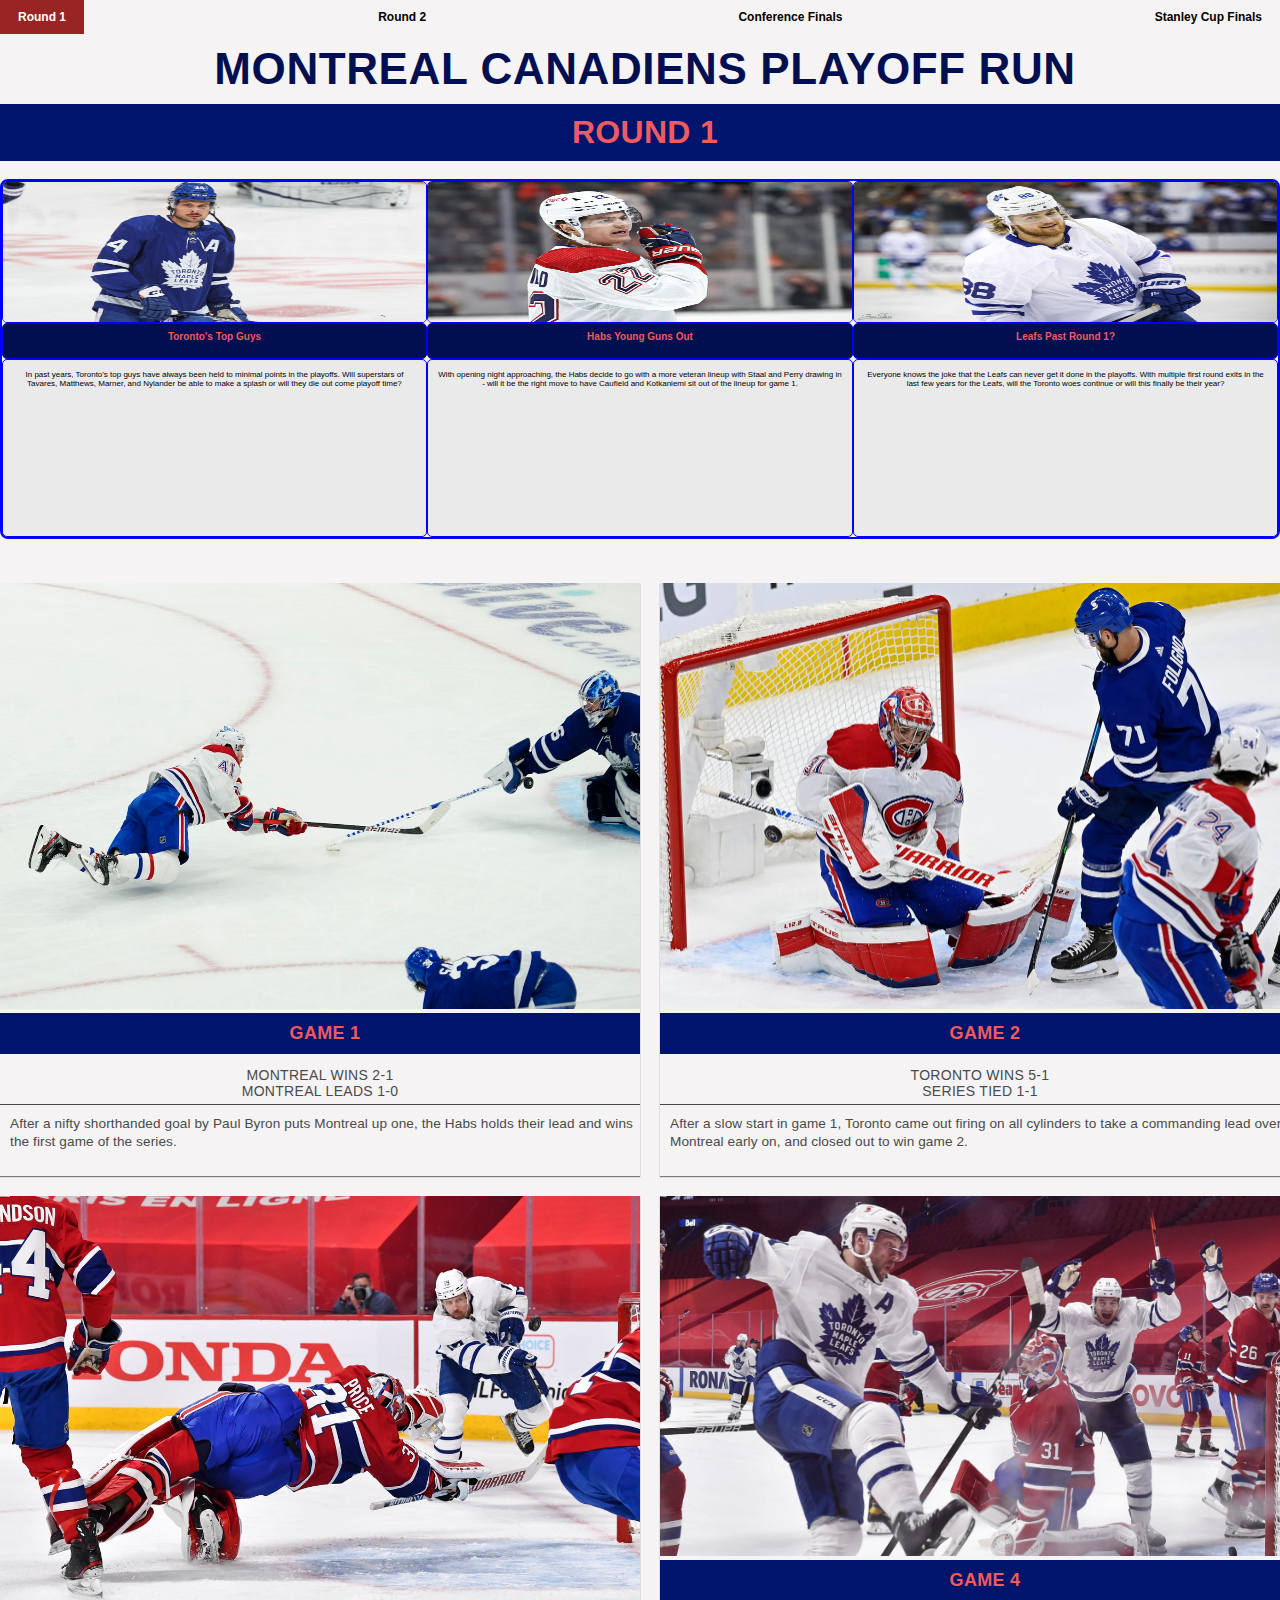
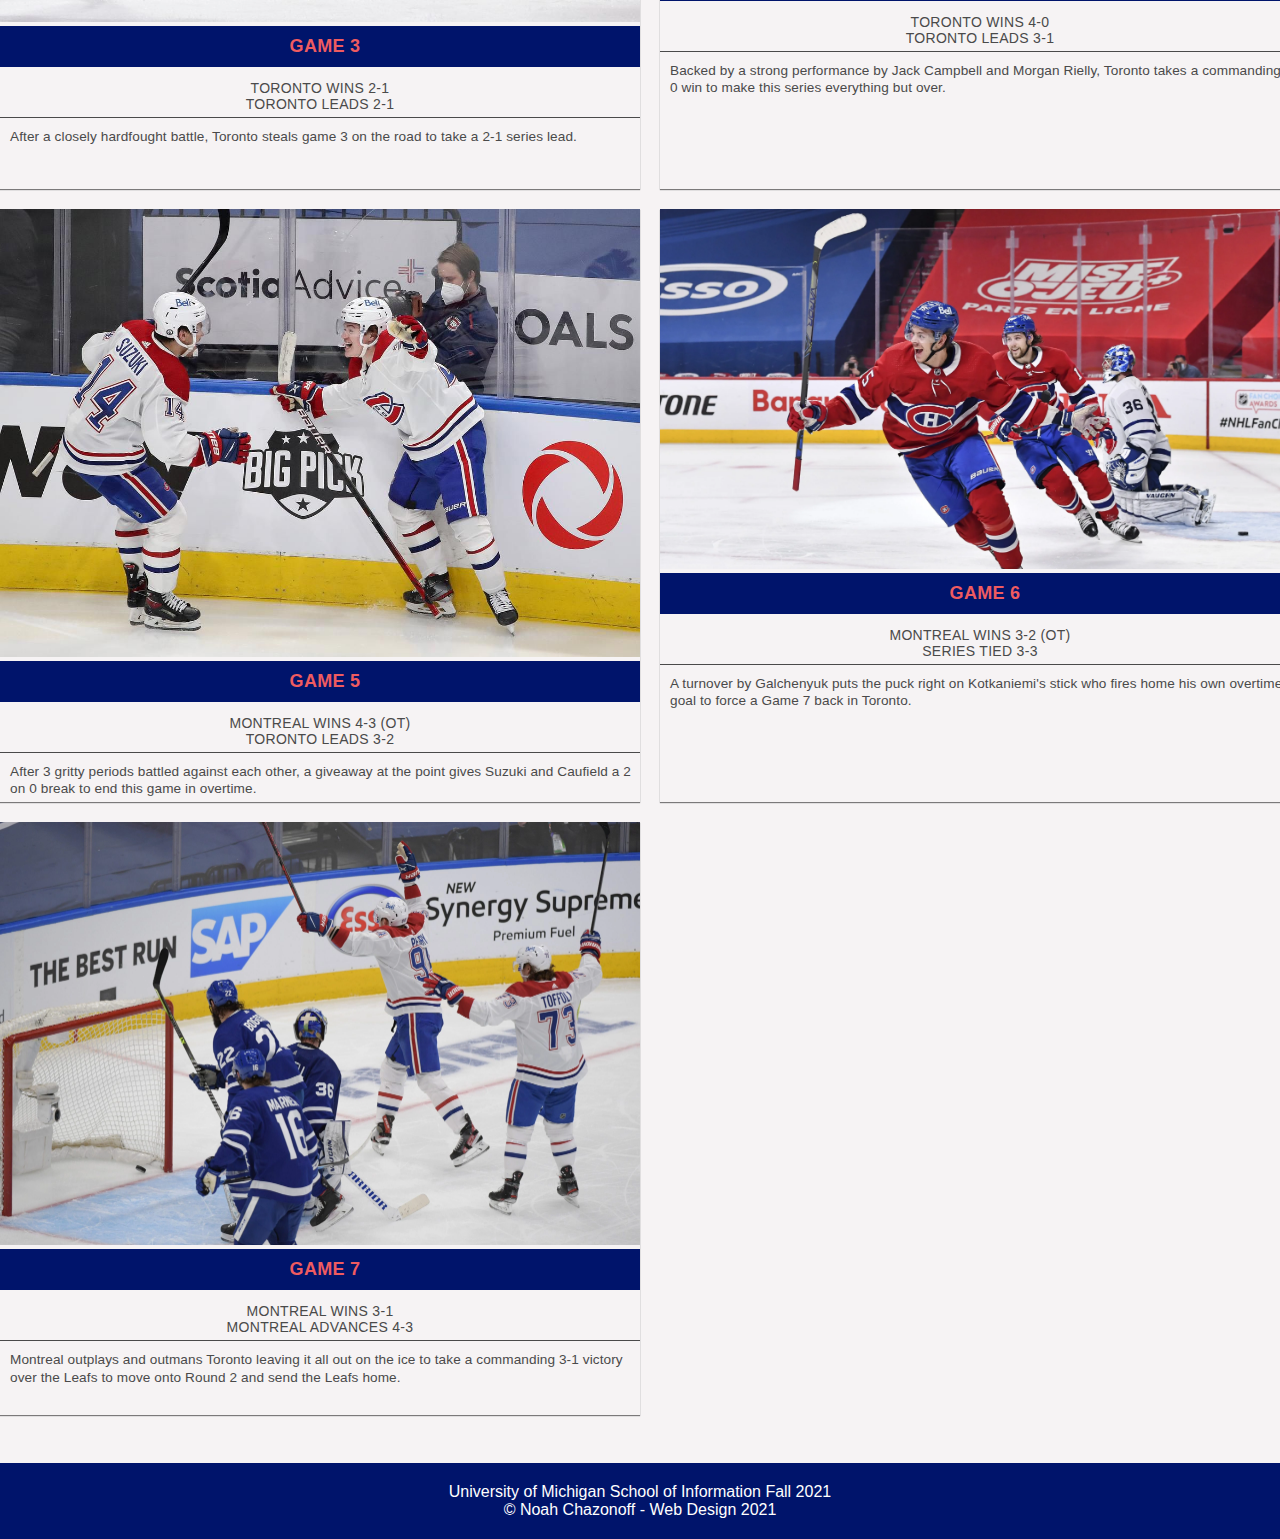
==== index.html @ f1e7121e "Add files via upload" ====
<!DOCTYPE html>
<html lang="en">
<head>
    <meta charset="UTF-8">
    <meta name="viewport" content="width=device-width, initial-scale=1.0">
    <link rel="icon" href="imgs/nc.png">
    <link rel="stylesheet" type="text/css" href="css/html5reset.css">
    <link rel="stylesheet" type="text/css" href="css/style.css">
    <title>Habs Round 1</title>
</head>
<body>
    <header>
		<nav>
			<ul class="nav_links">
				<li><a class="current" href = "index.html">Round 1</a></li>
				<li><a href = "page2.html">Round 2</a></li>
				<li><a href = "page3.html">Conference Finals</a></li>
				<li><a href = "page4.html">Stanley Cup Finals</a></li>
			</ul>
		</nav>

        <h1>MONTREAL CANADIENS PLAYOFF RUN</h1>
        <h2 id="round">ROUND 1</h2>
        <br>
		
    </header>

    <main>
    
        <div class="bluebox">
            <div class="box a">
                <img src="imgs/matthews.jpg" alt="Picture of Auston Matthews"/>
            </div>
            <div class="box b">
                <img src="imgs/caufield.jpg" alt="Picture of Cole Caufield"/>
            </div>
            <div class="box c">
                <img src="imgs/nylander.jpg" alt="Picture of William Nylander"/>
            </div>
            <div class="headline 1">Toronto's Top Guys</div>
            <div class="headline 2">Habs Young Guns Out</div>
            <div class="headline 3">Leafs Past Round 1? </div>
            <div class="sl 1">In past years, Toronto's top guys have always been held to minimal points in the playoffs. Will superstars of Tavares, Matthews, Marner, and Nylander be able to make a splash or will they die out come playoff time?</div>
            <div class="sl 2">With opening night approaching, the Habs decide to go with a more veteran lineup with Staal and Perry drawing in - will it be the right move to have Caufield and Kotkaniemi sit out of the lineup for game 1.</div>
            <div class="sl 3">Everyone knows the joke that the Leafs can never get it done in the playoffs. With multiple first round exits in the last few years for the Leafs, will the Toronto woes continue or will this finally be their year?</div>
        </div>

    <div class="toronto">
        
        <div class="game 1">
            <img src="imgs/gm1.jpg" alt="Byron scores on a shorthanded breakaway."/>
            <h2>GAME 1</h2>
            <br>
            <p class="score">MONTREAL WINS 2-1</p>
            <p class="serieslead">MONTREAL LEADS 1-0</p>
            <p class="description">
                After a nifty shorthanded goal by Paul Byron puts Montreal up one, the Habs holds their lead and wins the first game of the series.</p>
        </div>

        <div class="game 2">
            <img src="imgs/gm2.jpg" alt="Price saves a shot."/>
            <h2>GAME 2</h2>
            <br>
            <p class="score">TORONTO WINS 5-1</p>
            <p class="serieslead">SERIES TIED 1-1</p>
            <p class="description">
                After a slow start in game 1, Toronto came out firing on all cylinders to take a commanding lead over Montreal early on, and closed out to win game 2.
            </p>
        </div>

        <div class="game 3">
            <img src="imgs/gm3.jpg" alt="Carey Price dives to make a save."/>
            <h2>GAME 3</h2>
            <br>
            <p class="score">TORONTO WINS 2-1</p>
            <p class="serieslead">TORONTO LEADS 2-1</p>
            <p class="description">
                After a closely hardfought battle, Toronto steals game 3 on the road to take a 2-1 series lead.</p>
        </div>

        <div class="game 4">
            <img src="imgs/gm4.jpg" alt="Morgan Rielly celebrates a goal."/>
            <h2>GAME 4</h2>
            <br>
            <p class="score">TORONTO WINS 4-0</p>
            <p class="serieslead">TORONTO LEADS 3-1</p>
            <p class="description">
                Backed by a strong performance by Jack Campbell and Morgan Rielly, Toronto takes a commanding 4-0 win to make this series everything but over.</p>
        </div>

        <div class="game 5">
            <img src="imgs/gm5.jpg" alt="Suzuki and Caufield celebrate an overtime goal."/>
            <h2>GAME 5</h2>
            <br>
            <p class="score">MONTREAL WINS 4-3 (OT)</p>
            <p class="serieslead">TORONTO LEADS 3-2</p>
            <p class="description">
                After 3 gritty periods battled against each other, a giveaway at the point gives Suzuki and Caufield a 2 on 0 break to end this game in overtime.</p>
        </div>

        <div class="game 6">
            <img src="imgs/gm6.jpg" alt="Kotkaniemi scores in overtime."/>
            <h2>GAME 6</h2>
            <br>
            <p class="score">MONTREAL WINS 3-2 (OT)</p>
            <p class="serieslead">SERIES TIED 3-3</p>
            <p class="description">
                A turnover by Galchenyuk puts the puck right on Kotkaniemi's stick who fires home his own overtime goal to force a Game 7 back in Toronto.</p>
        </div>

        <div class="game 7">
            <img src="imgs/gm7.jpg" alt="Corey Perry and Tyler Toffoli score."/>
            <h2>GAME 7</h2>
            <br>
            <p class="score">MONTREAL WINS 3-1</p>
            <p class="serieslead">MONTREAL ADVANCES 4-3</p>
            <p class="description">
                Montreal outplays and outmans Toronto leaving it all out on the ice to take a commanding 3-1 victory over the Leafs to move onto Round 2 and send the Leafs home.</p>
        </div>

    </div>

          
    </main>
    <br>
    <br>
    <br>
    <br>
    <br>
    <br>
    <footer>
        <p>University of Michigan School of Information Fall 2021 <br/>
          &copy; Noah Chazonoff - Web Design 2021</p>
      </footer>

</body>
</html>
---- css/style.css ----
body {
	background-color: rgb(246, 243, 244);
}

.nav_links{
    display: flex;
    flex-direction: row;
	text-align: center;
	justify-content: space-between;
}

.nav_links li a {
	color: #000000;
	display: block;
	font-family: -apple-system, BlinkMacSystemFont, 'Segoe UI', Roboto, Oxygen, Ubuntu, Cantarell, 'Open Sans', 'Helvetica Neue', sans-serif;
	font-size: 12px;
	font-weight: bold;
	padding: 10px 18px;
	text-decoration: none;
}
.nav_links li a:hover {
	background-color: rgb(1, 15, 80);
	color: #ffffff;
}
.nav_links li a:active {
	background: #921717f1;
	color: #ffffff;
}

.nav_links li a.current{
	color: #ffffff;
	background: #921717f1;
 }

.bluebox {
	margin-left: auto;
	margin-right: auto;
	border: 2px blue solid;
	width: 100%;
	height: 100%;
	display: grid;
	grid-template-columns: 33.3% 33.4% 33.3%;
	grid-template-rows: 40% 10% 50%;
	border-radius: 8px;
}

.box > img{
	width: 500px;
	height: 100%;
	border: 0.2px blue solid;
	border-radius: 5px;
}

.headline {
	font-family: -apple-system, BlinkMacSystemFont, 'Segoe UI', Roboto, Oxygen, Ubuntu, Cantarell, 'Open Sans', 'Helvetica Neue', sans-serif;
	color: #ff6060f1;
	background-color: rgb(1, 15, 80);
	font-size: 10px;
	font-weight: bold;
	text-align: center;
	padding: 7px 0;
	border: 0.2px blue solid;
	border-radius: 5px;
	/* background-color: #eaeaea */
}

.sl {
	font-family: -apple-system, BlinkMacSystemFont, 'Segoe UI', Roboto, Oxygen, Ubuntu, Cantarell, 'Open Sans', 'Helvetica Neue', sans-serif;
	font-size: 50%;
	text-align: center;
	min-height: 100%;
	padding: 10px 10px;
	border: 0.2px blue solid;
	border-radius: 5px;
	background-color: #eaeaea
}

h1 {
	font-family: 'Franklin Gothic Medium', 'Arial Narrow', Arial, sans-serif;
	font-size: 44px;
	font-weight: 800;
	letter-spacing: 0.6px;
	text-align: center;
	color: rgb(1, 15, 80);
	padding: 10px 0px 10px 10px;
}

h2 {
	font-family: -apple-system, BlinkMacSystemFont, 'Segoe UI', Roboto, Oxygen, Ubuntu, Cantarell, 'Open Sans', 'Helvetica Neue', sans-serif;
	background-color: rgb(0, 20, 107);
	font-size: 18px;
	font-weight: 600;
	letter-spacing: 0.3px;
	text-align: center;
	color: #ff6060f1;
	padding: 10px 0px 10px 10px;
  }

#round {
	font-size: 32px;
	font-family:'Franklin Gothic Medium', 'Arial Narrow', Arial, sans-serif
}  

img {
	width: 100%;
	height: auto;
  }

.toronto {
	display: grid;
	grid-template-columns: 50% 50%;
	grid-template-rows: 25% 25% 25% 25%;
	grid-gap: 20px;
	margin-top: 44px;
}

.winnipeg {
	display: grid;
	grid-template-columns: 50% 50%;
	grid-template-rows: 50% 50%;
	grid-gap: 20px;
	margin-top: 44px;
}

.vegas {
	display: grid;
	grid-template-columns: 50% 50%;
	grid-template-rows: 33% 34% 33%;
	grid-gap: 20px;
	margin-top: 44px;
}

.tampa {
	display: grid;
	grid-template-columns: 50% 50%;
	grid-template-rows: 33% 34% 33%;
	grid-gap: 20px;
	margin-top: 44px;
}
  
.game {
	box-shadow: 0 1px 1px 0 rgba(0, 0, 0, 0.5);
}

.score {
	font-family: -apple-system, BlinkMacSystemFont, 'Segoe UI', Roboto, Oxygen, Ubuntu, Cantarell, 'Open Sans', 'Helvetica Neue', sans-serif;
	font-size: 14px;
	font-weight: 500;
	letter-spacing: 0.3px;
	text-align: center;
	color: #4a4a4a;
	position: relative;
	bottom: 5px;
  }

.serieslead {
	font-family: -apple-system, BlinkMacSystemFont, 'Segoe UI', Roboto, Oxygen, Ubuntu, Cantarell, 'Open Sans', 'Helvetica Neue', sans-serif;
	font-size: 14px;
	font-weight: 500;
	letter-spacing: 0.3px;
	text-align: center;
	color: #4a4a4a;
	position: relative;
	bottom: 5px;
}  

  .description {
	font-family: -apple-system, BlinkMacSystemFont, 'Segoe UI', Roboto, Oxygen, Ubuntu, Cantarell, 'Open Sans', 'Helvetica Neue', sans-serif;
	font-size: 85%;
	font-weight: 300;
	line-height: 1.29;
	letter-spacing: 0.1px;
	text-align: left;
	color: #4a4a4a;
	padding: 10px 0px 10px 10px;
	border-top: 1px solid #4a4a4a;
  }

  footer{
	font-family: -apple-system, BlinkMacSystemFont, 'Segoe UI', Roboto, Oxygen, Ubuntu, Cantarell, 'Open Sans', 'Helvetica Neue', sans-serif;
    background-color: rgb(0, 20, 107);
    color: white;
    padding: 20px;
    text-align: center;
  }
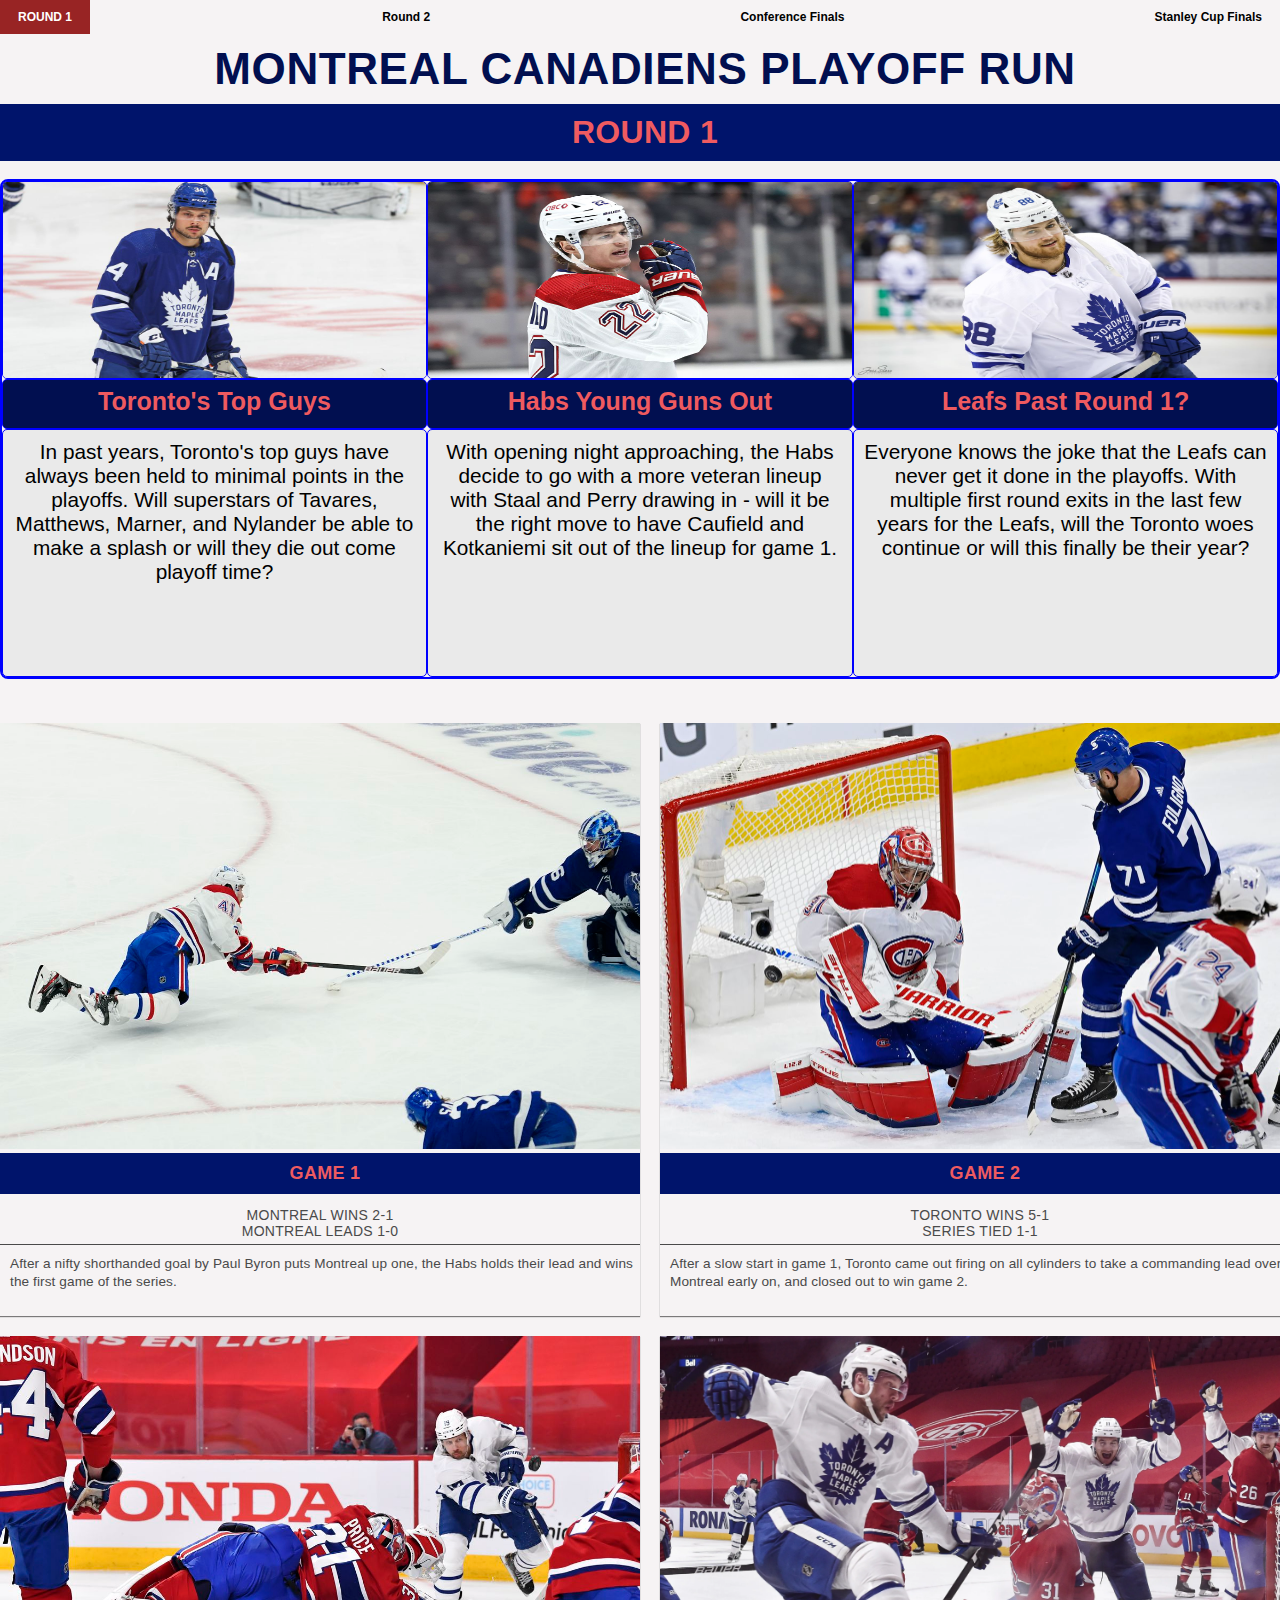
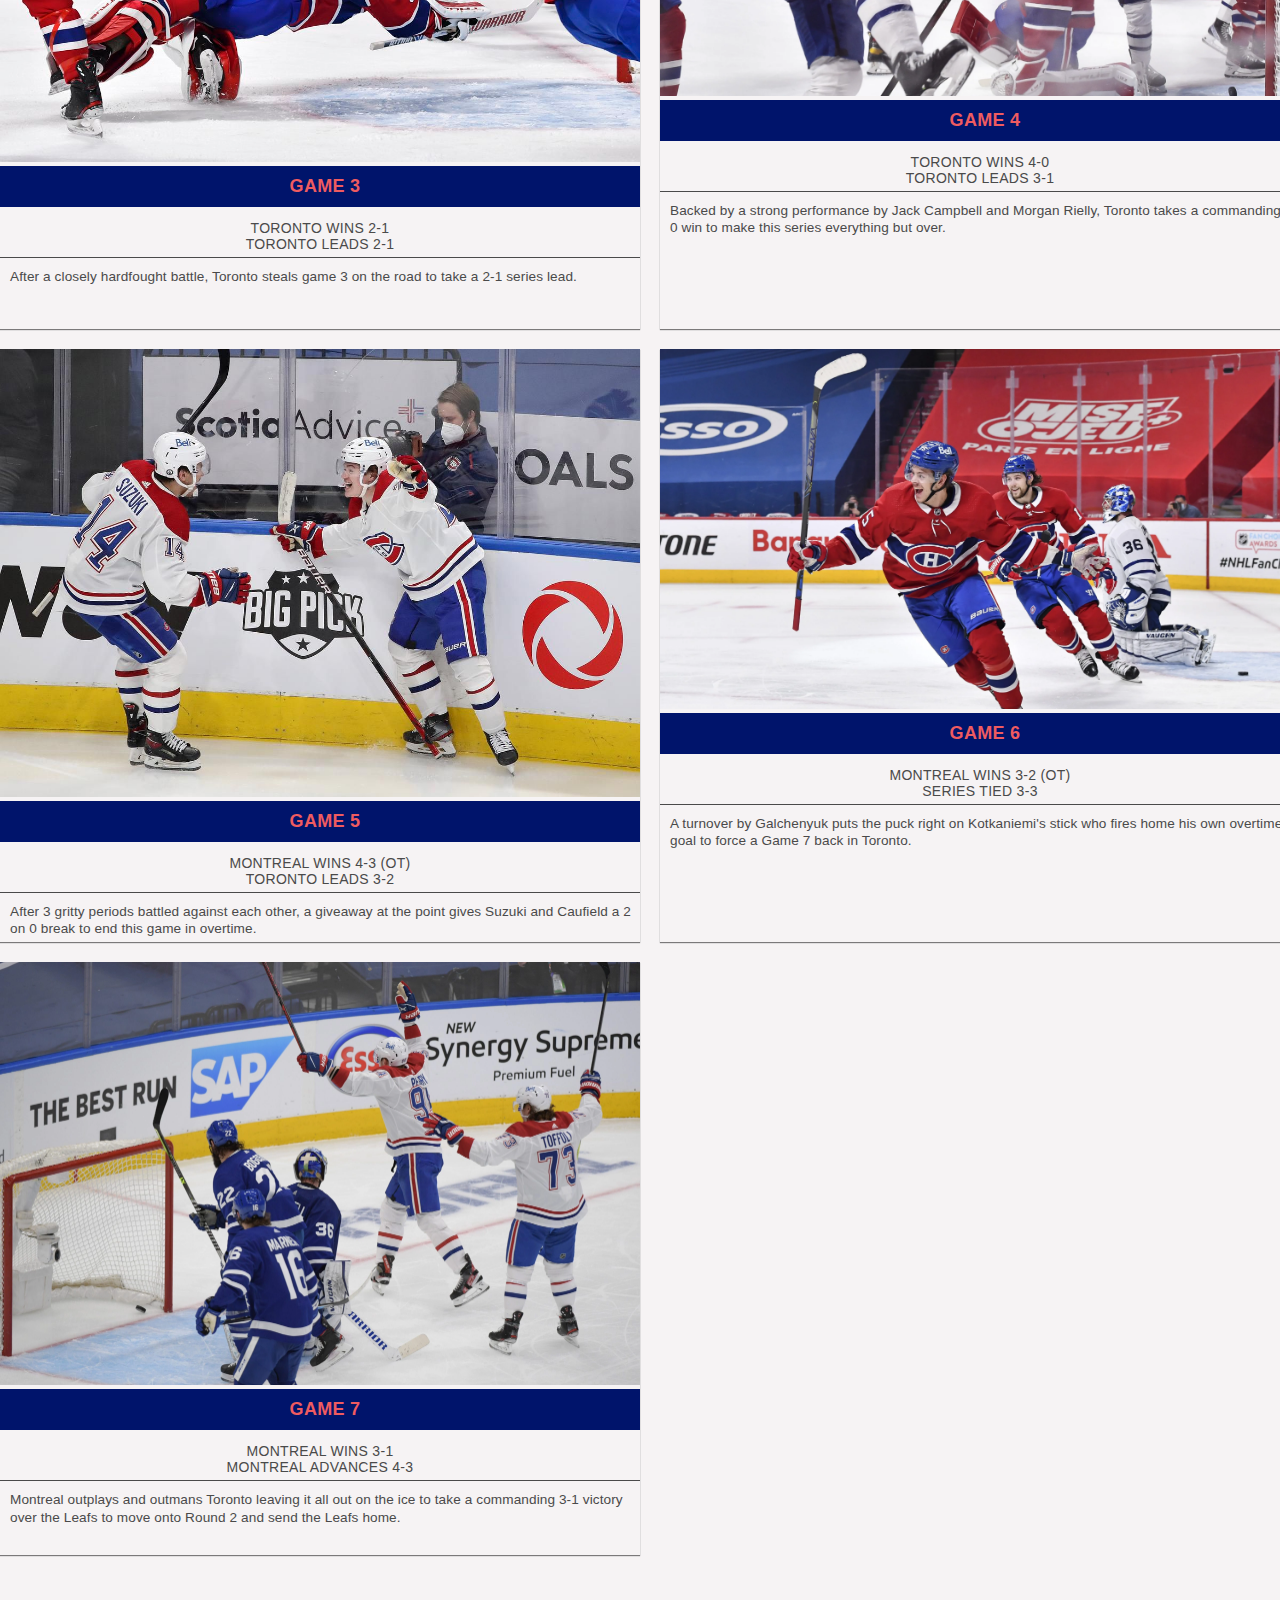
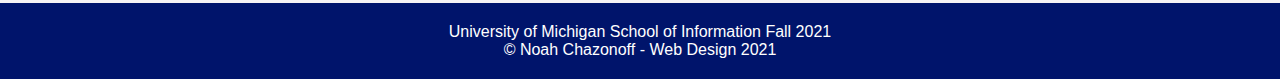
==== commit 0f573379: "Add files via upload" ====
--- a/index.html
+++ b/index.html
@@ -8,7 +8,11 @@
     <link rel="stylesheet" type="text/css" href="css/style.css">
     <title>Habs Round 1</title>
 </head>
+
 <body>
+
+    <a class="skip-main" href="#main">Skip to Round Info</a>
+
     <header>
 		<nav>
 			<ul class="nav_links">
@@ -17,7 +21,8 @@
 				<li><a href = "page3.html">Conference Finals</a></li>
 				<li><a href = "page4.html">Stanley Cup Finals</a></li>
 			</ul>
-		</nav>
+        </nav>
+       
 
         <h1>MONTREAL CANADIENS PLAYOFF RUN</h1>
         <h2 id="round">ROUND 1</h2>
@@ -45,7 +50,7 @@
             <div class="sl 3">Everyone knows the joke that the Leafs can never get it done in the playoffs. With multiple first round exits in the last few years for the Leafs, will the Toronto woes continue or will this finally be their year?</div>
         </div>
 
-    <div class="toronto">
+    <div id="main" class="toronto">
         
         <div class="game 1">
             <img src="imgs/gm1.jpg" alt="Byron scores on a shorthanded breakaway."/>
--- a/css/style.css
+++ b/css/style.css
@@ -4,7 +4,7 @@
 
 .nav_links{
     display: flex;
-    flex-direction: row;
+    flex-direction: column;
 	text-align: center;
 	justify-content: space-between;
 }
@@ -30,6 +30,7 @@
 .nav_links li a.current{
 	color: #ffffff;
 	background: #921717f1;
+	text-transform: uppercase;
  }
 
 .bluebox {
@@ -182,4 +183,54 @@
     color: white;
     padding: 20px;
     text-align: center;
-  }+  }
+
+
+  @media screen and (min-width: 770px){
+
+	.nav_links{
+		display: flex;
+		flex-direction: row;
+	}
+
+    .box {
+        display: flex;
+    	flex-direction: column;
+		text-align: center;
+		justify-content: space-between;
+	}
+	
+	.headline {
+		font-size: 25px;
+	}
+
+	.sl {
+		font-size: 130%;
+	}
+		
+	a.skip-main {
+		left:-999px;
+		position:absolute;
+		top:auto;
+		width:1px;
+		height:1px;
+		overflow:hidden;
+		z-index:-999;
+	}
+	a.skip-main:focus, a.skip-main:active {
+		font-family: -apple-system, BlinkMacSystemFont, 'Segoe UI', Roboto, Oxygen, Ubuntu, Cantarell, 'Open Sans', 'Helvetica Neue', sans-serif;
+		color: #ff6060f1;
+		background-color:rgb(0, 20, 107);
+		left: auto;
+		top: auto;
+		width: 30%;
+		height: auto;
+		overflow:auto;
+		margin: 10px 35%;
+		padding:5px;
+		text-align:center;
+		font-size:1.2em;
+		z-index:999;
+	}
+
+}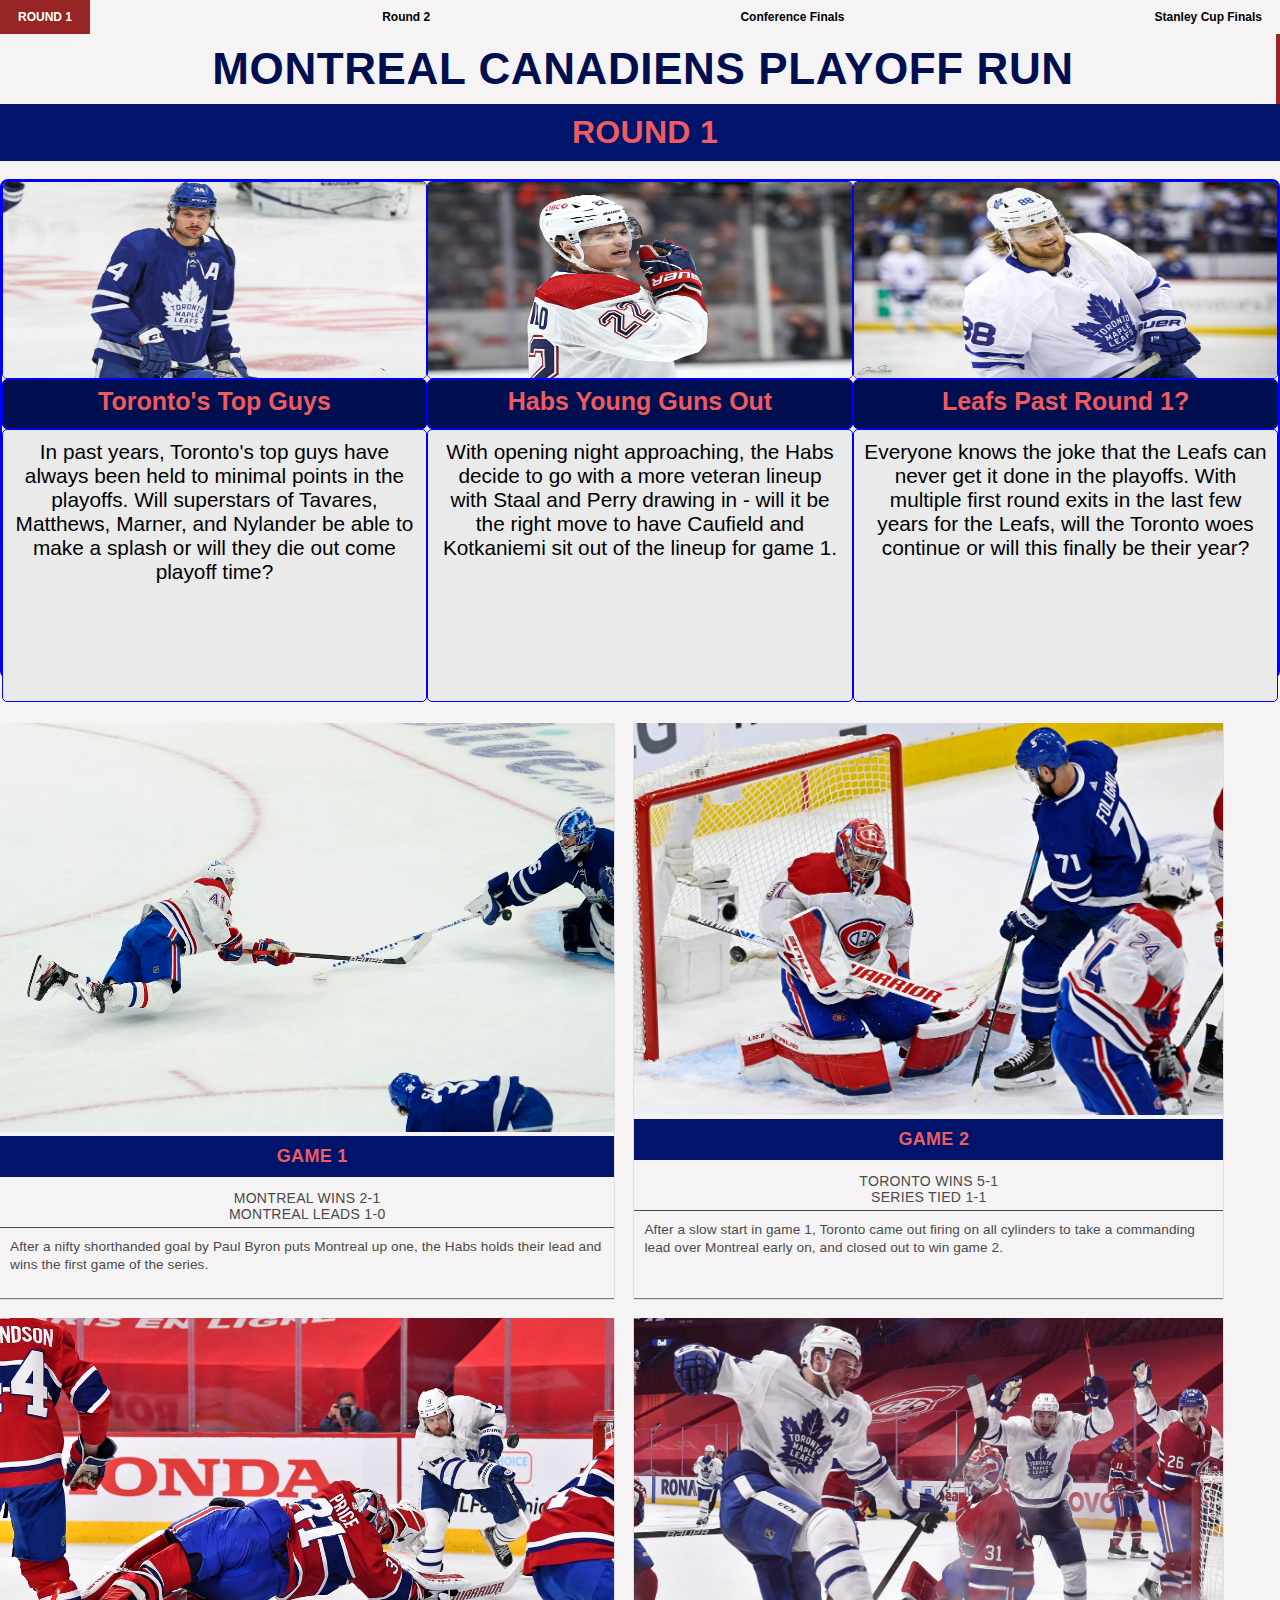
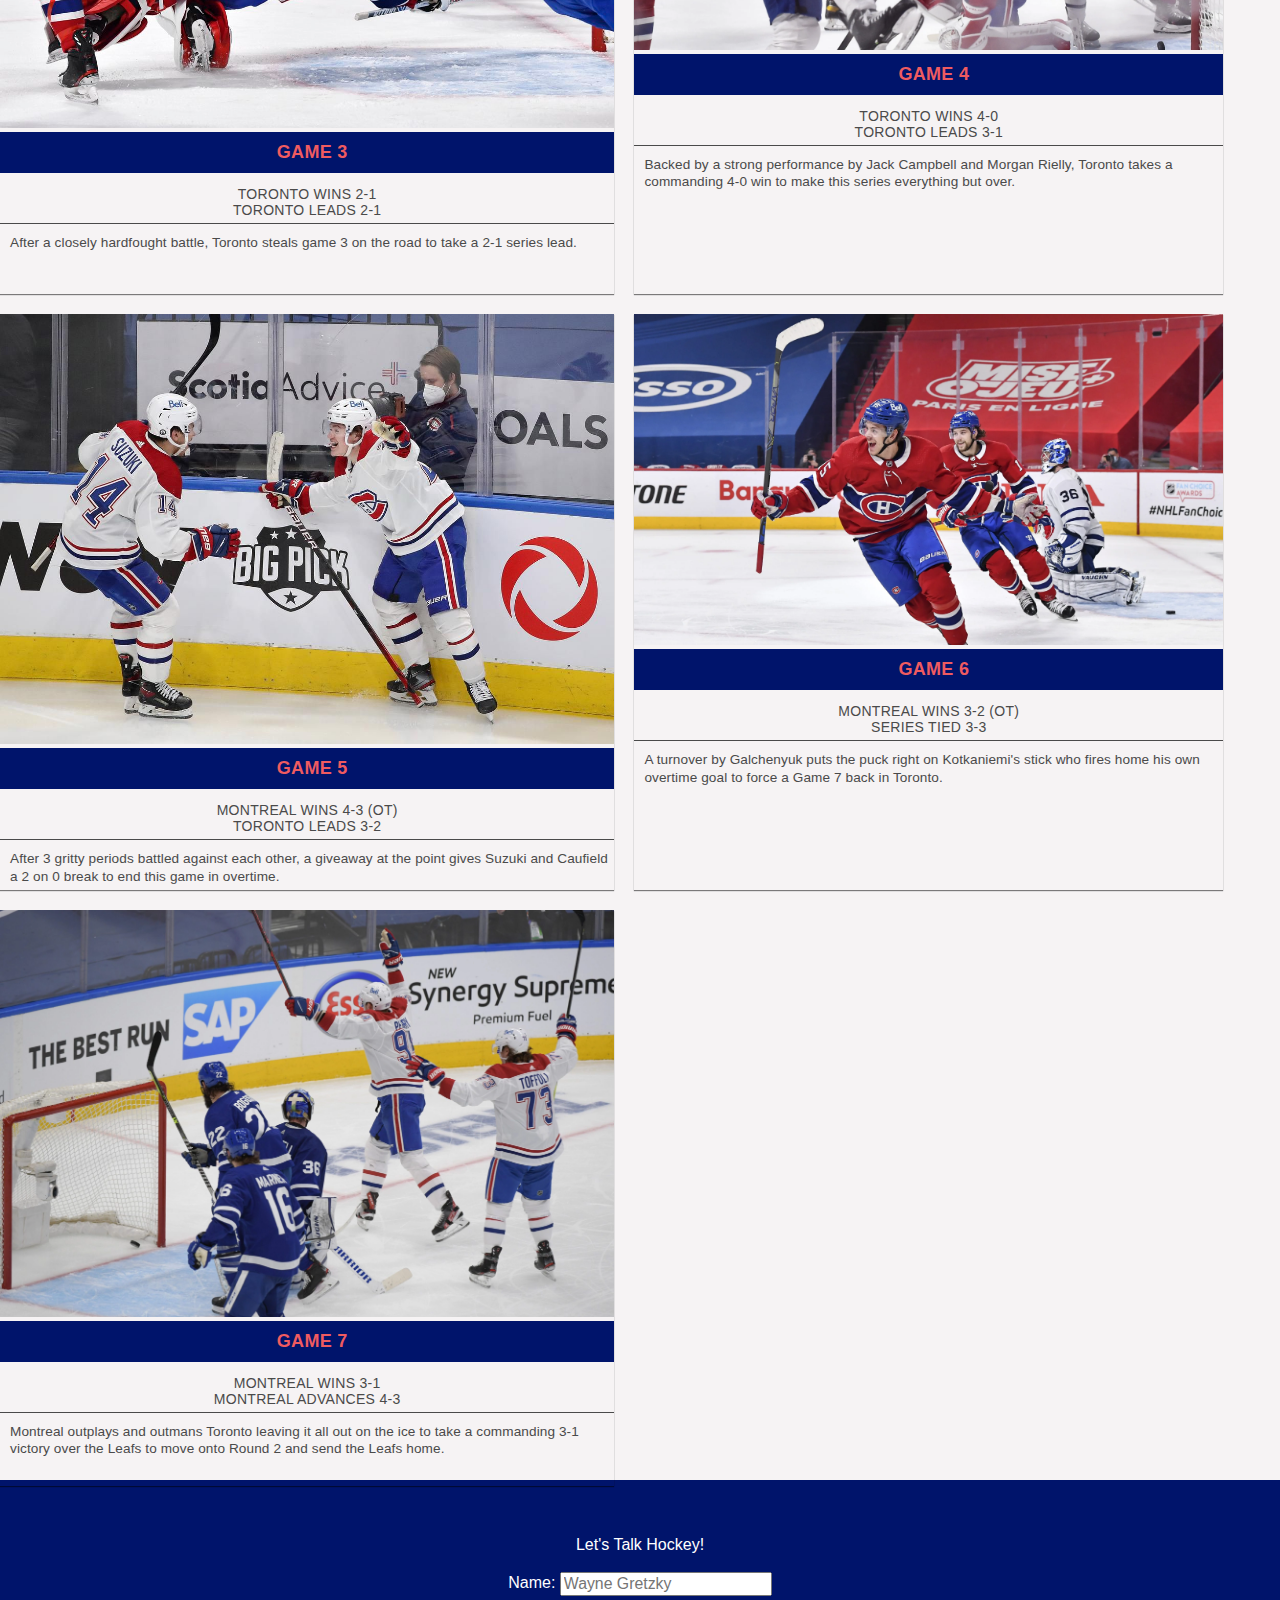
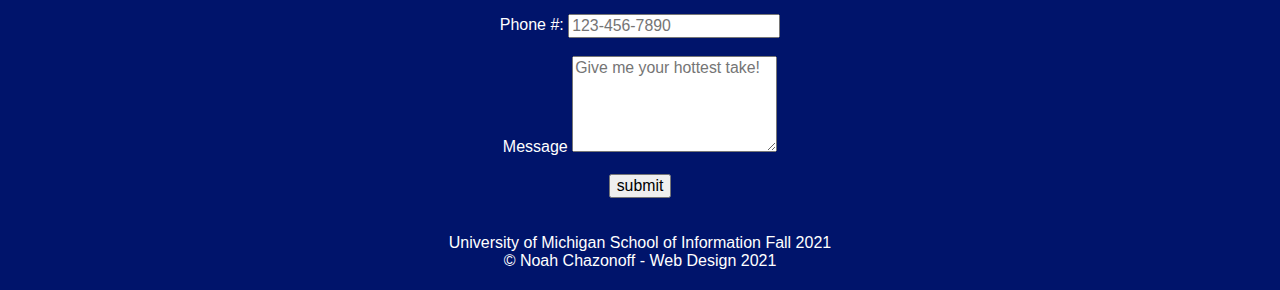
==== commit 305de0a1: "Add files via upload" ====
--- a/index.html
+++ b/index.html
@@ -6,6 +6,7 @@
     <link rel="icon" href="imgs/nc.png">
     <link rel="stylesheet" type="text/css" href="css/html5reset.css">
     <link rel="stylesheet" type="text/css" href="css/style.css">
+    <meta property="og:image" content="img/home.png" />
     <title>Habs Round 1</title>
 </head>
 
@@ -24,7 +25,7 @@
         </nav>
        
 
-        <h1>MONTREAL CANADIENS PLAYOFF RUN</h1>
+        <h1 class="typewriter">MONTREAL CANADIENS PLAYOFF RUN</h1>
         <h2 id="round">ROUND 1</h2>
         <br>
 		
@@ -124,16 +125,32 @@
         </div>
 
     </div>
-
           
     </main>
     <br>
     <br>
     <br>
+    <footer>
+
+        <br><br><p>Let's Talk Hockey!</p><br>
+        <form 
+            action="https://formspree.io/f/xrgjgzyj" 
+            method="POST"
+            >
+        <label for="What's Your Name?">Name:</label>
+        <input type="text" id="name" name="name" placeholder="Wayne Gretzky"><br><br>
+        <label for="Phone #">Phone #:</label>
+        <input type="text" id="phone" name="phone" placeholder= "123-456-7890"><br><br>
+        <label for="message">Message</label>
+        <textarea rows="5" name="message" id="message" placeholder="Give me your hottest take!" required=""></textarea>
+        <br><br>
+        <input type="submit" value="submit">
+        
+        </form> 
+
     <br>
     <br>
-    <br>
-    <footer>
+
         <p>University of Michigan School of Information Fall 2021 <br/>
           &copy; Noah Chazonoff - Web Design 2021</p>
       </footer>
--- a/css/style.css
+++ b/css/style.css
@@ -41,7 +41,7 @@
 	height: 100%;
 	display: grid;
 	grid-template-columns: 33.3% 33.4% 33.3%;
-	grid-template-rows: 40% 10% 50%;
+	grid-template-rows: 40% 10% 55%;
 	border-radius: 8px;
 }
 
@@ -67,7 +67,7 @@
 
 .sl {
 	font-family: -apple-system, BlinkMacSystemFont, 'Segoe UI', Roboto, Oxygen, Ubuntu, Cantarell, 'Open Sans', 'Helvetica Neue', sans-serif;
-	font-size: 50%;
+	font-size: 80%;
 	text-align: center;
 	min-height: 100%;
 	padding: 10px 10px;
@@ -109,7 +109,7 @@
 
 .toronto {
 	display: grid;
-	grid-template-columns: 50% 50%;
+	grid-template-columns: 48% 46%;
 	grid-template-rows: 25% 25% 25% 25%;
 	grid-gap: 20px;
 	margin-top: 44px;
@@ -117,7 +117,7 @@
 
 .winnipeg {
 	display: grid;
-	grid-template-columns: 50% 50%;
+	grid-template-columns: 48% 46%;
 	grid-template-rows: 50% 50%;
 	grid-gap: 20px;
 	margin-top: 44px;
@@ -125,7 +125,7 @@
 
 .vegas {
 	display: grid;
-	grid-template-columns: 50% 50%;
+	grid-template-columns: 48% 46%;
 	grid-template-rows: 33% 34% 33%;
 	grid-gap: 20px;
 	margin-top: 44px;
@@ -133,7 +133,7 @@
 
 .tampa {
 	display: grid;
-	grid-template-columns: 50% 50%;
+	grid-template-columns: 48% 46%;
 	grid-template-rows: 33% 34% 33%;
 	grid-gap: 20px;
 	margin-top: 44px;
@@ -206,6 +206,16 @@
 
 	.sl {
 		font-size: 130%;
+	}
+
+	.typewriter {
+		overflow: hidden; /* Ensures the content is not revealed until the animation */
+		  border-right: .1em solid #921717f1; /* The typwriter cursor */
+		  white-space: nowrap; /* Keeps the content on a single line */
+		  margin: 0 auto; /* Gives that scrolling effect as the typing happens */
+		  animation: 
+		typing 4s steps(40, end),
+		blink-caret .75s step-end infinite;
 	}
 		
 	a.skip-main {
@@ -233,4 +243,17 @@
 		z-index:999;
 	}
 
-}+/* The typing effect */
+@keyframes typing {
+	from { width: 0 }
+	to { width: 100% }
+  }
+  
+  /* The typewriter cursor effect */
+  @keyframes blink-caret {
+	from, to { border-color: transparent }
+	50% { border-color: #921717f1; }
+  }
+
+}
+
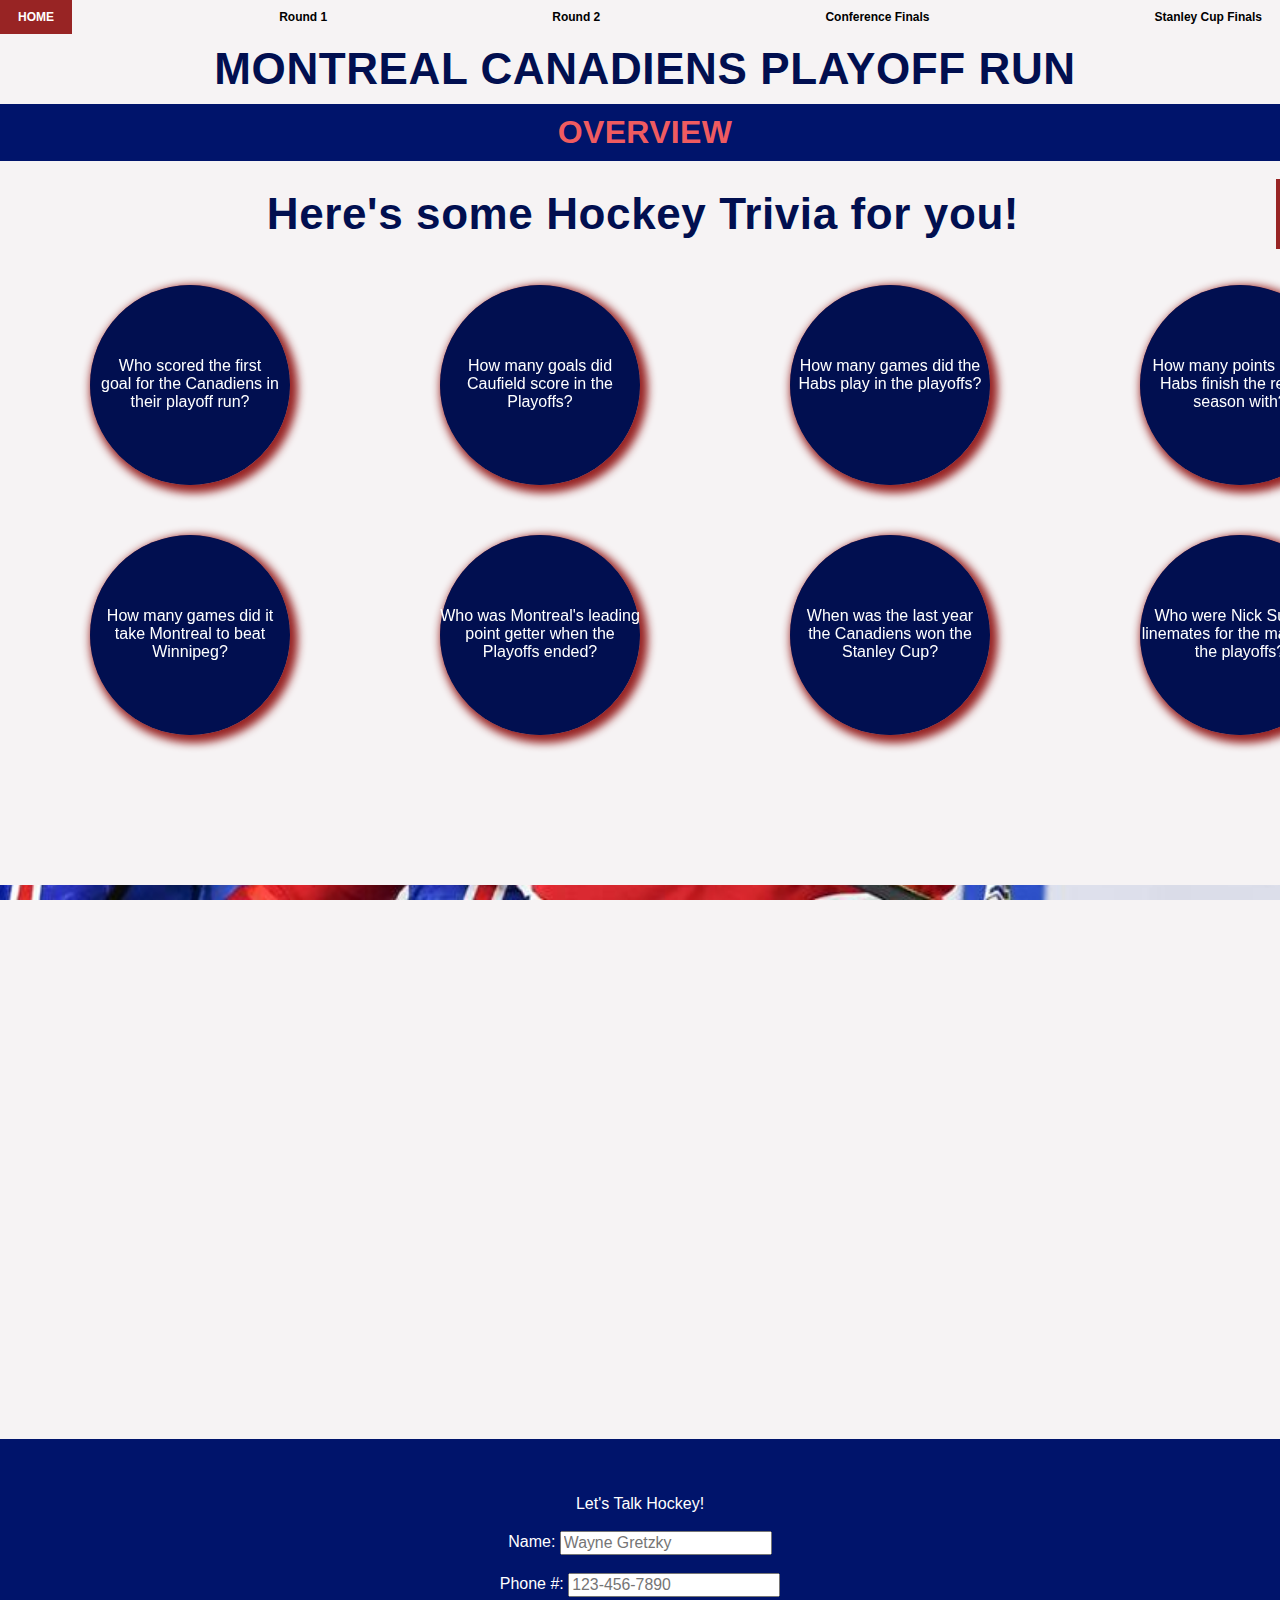
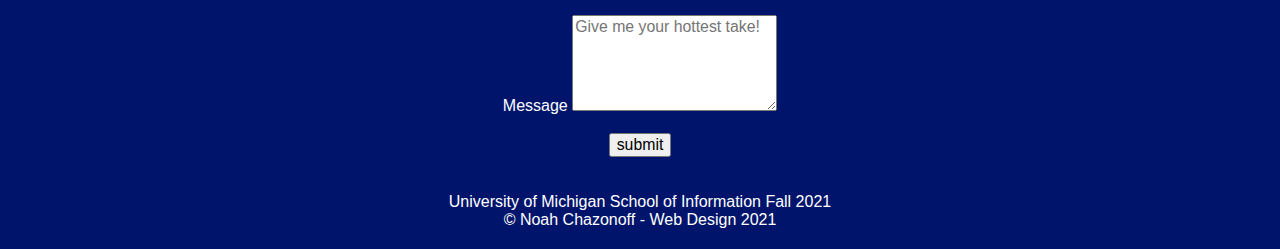
==== commit cdfef569: "Add files via upload" ====
--- a/index.html
+++ b/index.html
@@ -7,7 +7,7 @@
     <link rel="stylesheet" type="text/css" href="css/html5reset.css">
     <link rel="stylesheet" type="text/css" href="css/style.css">
     <meta property="og:image" content="img/home.png" />
-    <title>Habs Round 1</title>
+    <title>Habs Overview</title>
 </head>
 
 <body>
@@ -17,7 +17,8 @@
     <header>
 		<nav>
 			<ul class="nav_links">
-				<li><a class="current" href = "index.html">Round 1</a></li>
+                <li><a class="current" href = "index.html">Home</a></li>
+                <li><a href = "page1.html">Round 1</a></li>
 				<li><a href = "page2.html">Round 2</a></li>
 				<li><a href = "page3.html">Conference Finals</a></li>
 				<li><a href = "page4.html">Stanley Cup Finals</a></li>
@@ -25,107 +26,129 @@
         </nav>
        
 
-        <h1 class="typewriter">MONTREAL CANADIENS PLAYOFF RUN</h1>
-        <h2 id="round">ROUND 1</h2>
+        <h1>MONTREAL CANADIENS PLAYOFF RUN</h1>
+        <h2 id="round">OVERVIEW</h2>
         <br>
 		
     </header>
 
-    <main>
+    <main id="main">
     
-        <div class="bluebox">
-            <div class="box a">
-                <img src="imgs/matthews.jpg" alt="Picture of Auston Matthews"/>
+        <h1 class=typewriter>Here's some Hockey Trivia for you!</h1><br><br>
+            <div class="trivia">
+              <div class="flip-card">
+                <div class="flip-card-inner">
+                  <a href="" id="flip-card-inner">
+                    <div class="flip-card-front">
+                      <h3><br><br><br><br>Who scored the first <br>goal for the Canadiens in their playoff run?</h3>
+                    </div>
+                  </a>
+                  <div class="flip-card-back">
+                    <h3><br><br><br><br><br>Josh Anderson</h3>
+                  </div>
+                </div>
             </div>
-            <div class="box b">
-                <img src="imgs/caufield.jpg" alt="Picture of Cole Caufield"/>
+     
+            <div class="flip-card">
+                <div class="flip-card-inner">
+                  <a href="" id="flip-card-inner">
+                    <div class="flip-card-front">
+                        <h3><br><br><br><br>How many goals did Caufield score in the Playoffs?</h3>
+                    </div>
+                  </a>
+                  <div class="flip-card-back">
+                    <h3><br><br><br><br><br>4</h3>
+                  </div>
+                </div>
+              </div>
+                
+                
+              <div class="flip-card">
+                <div class="flip-card-inner">
+                  <a href="" id="flip-card-inner">
+                    <div class="flip-card-front">
+                        <h3><br><br><br><br>How many games did the Habs play in the playoffs?</h3>
+                    </div>
+                  </a>
+                  <div class="flip-card-back">
+                        <h3><br><br><br><br><br>22</h3>
+                  </div>
+                </div>
+              </div>
+                
+              <div class="flip-card">
+                <div class="flip-card-inner">
+                  <a href="" id="flip-card-inner">
+                    <div class="flip-card-front">
+                        <h3><br><br><br><br>How many points did the Habs finish the regular season with?</h3>
+                    </div>
+                  </a>
+                  <div class="flip-card-back">
+                        <h3><br><br><br><br><br>59</h3>
+                  </div>
+                </div>
+              </div>
+  
+              <div class="flip-card">
+                <div class="flip-card-inner">
+                  <a href="" id="flip-card-inner">
+                    <div class="flip-card-front">
+                        <h3><br><br><br><br>How many games did it take Montreal to beat Winnipeg?</h3>
+                    </div>
+                  </a>
+                  <div class="flip-card-back">
+                        <h3><br><br><br><br><br>4</h3>
+                  </div>
+                </div>
+              </div>
+  
+              <div class="flip-card">
+                <div class="flip-card-inner">
+                  <a href="" id="flip-card-inner">
+                    <div class="flip-card-front">
+                        <h3><br><br><br><br>Who was Montreal's leading point getter when the Playoffs ended?</h3>
+                    </div>
+                  </a>
+                  <div class="flip-card-back">
+                        <h3><br><br><br><br><br>Nick Suzuki</h3>
+                  </div>
+                </div>
+              </div>
+  
+              <div class="flip-card">
+                <div class="flip-card-inner">
+                  <a href="" id="flip-card-inner">
+                    <div class="flip-card-front">
+                        <h3><br><br><br><br>When was the last year<br>the Canadiens won the <br>Stanley Cup?</h3>
+                    </div>
+                  </a>
+                  <div class="flip-card-back">
+                        <h3><br><br><br><br><br>1993</h3>
+                  </div>
+                </div>
+              </div>
+  
+              <div class="flip-card">
+                <div class="flip-card-inner">
+                  <a href="" id="flip-card-inner">
+                    <div class="flip-card-front">
+                        <h3><br><br><br><br>Who were Nick Suzuki's linemates for the majority of the playoffs?</h3>
+                    </div>
+                  </a>
+                  <div class="flip-card-back">
+                        <h3><br><br><br><br>Tyler Toffoli<br>and <br>Cole Caufield</h3>
+                  </div>
+                </div>
+              </div>
+  
             </div>
-            <div class="box c">
-                <img src="imgs/nylander.jpg" alt="Picture of William Nylander"/>
-            </div>
-            <div class="headline 1">Toronto's Top Guys</div>
-            <div class="headline 2">Habs Young Guns Out</div>
-            <div class="headline 3">Leafs Past Round 1? </div>
-            <div class="sl 1">In past years, Toronto's top guys have always been held to minimal points in the playoffs. Will superstars of Tavares, Matthews, Marner, and Nylander be able to make a splash or will they die out come playoff time?</div>
-            <div class="sl 2">With opening night approaching, the Habs decide to go with a more veteran lineup with Staal and Perry drawing in - will it be the right move to have Caufield and Kotkaniemi sit out of the lineup for game 1.</div>
-            <div class="sl 3">Everyone knows the joke that the Leafs can never get it done in the playoffs. With multiple first round exits in the last few years for the Leafs, will the Toronto woes continue or will this finally be their year?</div>
+  
+           
+          </div>
         </div>
 
-    <div id="main" class="toronto">
-        
-        <div class="game 1">
-            <img src="imgs/gm1.jpg" alt="Byron scores on a shorthanded breakaway."/>
-            <h2>GAME 1</h2>
-            <br>
-            <p class="score">MONTREAL WINS 2-1</p>
-            <p class="serieslead">MONTREAL LEADS 1-0</p>
-            <p class="description">
-                After a nifty shorthanded goal by Paul Byron puts Montreal up one, the Habs holds their lead and wins the first game of the series.</p>
-        </div>
+    <div class="parallax"></div>
 
-        <div class="game 2">
-            <img src="imgs/gm2.jpg" alt="Price saves a shot."/>
-            <h2>GAME 2</h2>
-            <br>
-            <p class="score">TORONTO WINS 5-1</p>
-            <p class="serieslead">SERIES TIED 1-1</p>
-            <p class="description">
-                After a slow start in game 1, Toronto came out firing on all cylinders to take a commanding lead over Montreal early on, and closed out to win game 2.
-            </p>
-        </div>
-
-        <div class="game 3">
-            <img src="imgs/gm3.jpg" alt="Carey Price dives to make a save."/>
-            <h2>GAME 3</h2>
-            <br>
-            <p class="score">TORONTO WINS 2-1</p>
-            <p class="serieslead">TORONTO LEADS 2-1</p>
-            <p class="description">
-                After a closely hardfought battle, Toronto steals game 3 on the road to take a 2-1 series lead.</p>
-        </div>
-
-        <div class="game 4">
-            <img src="imgs/gm4.jpg" alt="Morgan Rielly celebrates a goal."/>
-            <h2>GAME 4</h2>
-            <br>
-            <p class="score">TORONTO WINS 4-0</p>
-            <p class="serieslead">TORONTO LEADS 3-1</p>
-            <p class="description">
-                Backed by a strong performance by Jack Campbell and Morgan Rielly, Toronto takes a commanding 4-0 win to make this series everything but over.</p>
-        </div>
-
-        <div class="game 5">
-            <img src="imgs/gm5.jpg" alt="Suzuki and Caufield celebrate an overtime goal."/>
-            <h2>GAME 5</h2>
-            <br>
-            <p class="score">MONTREAL WINS 4-3 (OT)</p>
-            <p class="serieslead">TORONTO LEADS 3-2</p>
-            <p class="description">
-                After 3 gritty periods battled against each other, a giveaway at the point gives Suzuki and Caufield a 2 on 0 break to end this game in overtime.</p>
-        </div>
-
-        <div class="game 6">
-            <img src="imgs/gm6.jpg" alt="Kotkaniemi scores in overtime."/>
-            <h2>GAME 6</h2>
-            <br>
-            <p class="score">MONTREAL WINS 3-2 (OT)</p>
-            <p class="serieslead">SERIES TIED 3-3</p>
-            <p class="description">
-                A turnover by Galchenyuk puts the puck right on Kotkaniemi's stick who fires home his own overtime goal to force a Game 7 back in Toronto.</p>
-        </div>
-
-        <div class="game 7">
-            <img src="imgs/gm7.jpg" alt="Corey Perry and Tyler Toffoli score."/>
-            <h2>GAME 7</h2>
-            <br>
-            <p class="score">MONTREAL WINS 3-1</p>
-            <p class="serieslead">MONTREAL ADVANCES 4-3</p>
-            <p class="description">
-                Montreal outplays and outmans Toronto leaving it all out on the ice to take a commanding 3-1 victory over the Leafs to move onto Round 2 and send the Leafs home.</p>
-        </div>
-
-    </div>
-          
     </main>
     <br>
     <br>
--- a/css/style.css
+++ b/css/style.css
@@ -97,6 +97,7 @@
 	padding: 10px 0px 10px 10px;
   }
 
+
 #round {
 	font-size: 32px;
 	font-family:'Franklin Gothic Medium', 'Arial Narrow', Arial, sans-serif
@@ -109,6 +110,7 @@
 
 .toronto {
 	display: grid;
+	justify-content: end;
 	grid-template-columns: 48% 46%;
 	grid-template-rows: 25% 25% 25% 25%;
 	grid-gap: 20px;
@@ -138,10 +140,83 @@
 	grid-gap: 20px;
 	margin-top: 44px;
 }
+
+.parallax {
+    background-image: url("../imgs/cut.jpg");
+    min-height: 500px;
+    background-attachment: fixed;
+    background-position: center;
+    background-repeat: no-repeat;
+	background-size: cover;
+}
   
 .game {
 	box-shadow: 0 1px 1px 0 rgba(0, 0, 0, 0.5);
 }
+
+.trivia {
+	display: grid;
+	width: 100%;
+    height: 1200px;
+	grid-row: auto;
+	grid-template-columns: 200px 200px;
+    grid-column-gap: 80px;
+    grid-row-gap: 50px;
+	padding-left: 10px;
+	padding-right: 5px;
+	padding-bottom: 700px;
+}
+
+.flip-card {
+	font-family: -apple-system, BlinkMacSystemFont, 'Segoe UI', Roboto, Oxygen, Ubuntu, Cantarell, 'Open Sans', 'Helvetica Neue', sans-serif;
+	background-color: transparent;
+	width: 200px;
+	height: 200px;
+	border-radius: 100px;
+	box-shadow: 4px 4px 8px 4px #921717f1;
+	background-color: #921717f1;
+  }
+  
+  .flip-card-inner {
+	position: relative;
+	width: 100%;
+	height: 100%;
+	text-align: center;
+	transition: transform 2s;
+	transform-style: preserve-3d;
+	border-radius: 100px;
+  }
+  
+  .flip-card-front {
+	background-color: rgb(1, 15, 80);
+	color: white;
+	border-radius: 100px;
+  }
+  
+  .flip-card-back {
+	background-color: rgb(1, 15, 80);
+	color: white;
+	transform: rotateY(180deg);
+	border-radius: 100px;
+  }
+
+  .flip-card-front,
+  .flip-card-back {
+	position: absolute;
+	width: 100%;
+	height: 100%;
+	-webkit-backface-visibility: hidden;
+	backface-visibility: hidden;
+	border-radius: 100px;
+  }
+
+   
+  .flip-card:hover .flip-card-inner,
+  .flip-card:focus-within .flip-card-inner,
+  .flip-card:active .flip-card-inner,
+  .flip-card:focus .flip-card-inner {
+	transform: rotateY(540deg);
+  }
 
 .score {
 	font-family: -apple-system, BlinkMacSystemFont, 'Segoe UI', Roboto, Oxygen, Ubuntu, Cantarell, 'Open Sans', 'Helvetica Neue', sans-serif;
@@ -199,9 +274,34 @@
 		text-align: center;
 		justify-content: space-between;
 	}
-	
+
+	.trivia {
+		height: 200px;
+		display: grid;
+		grid-template-columns: 200px 200px 200px 200px;
+		grid-row: auto auto auto auto;
+		grid-column-gap: 150px;
+		padding: 0px 0px 600px 90px;
+	}
+
 	.headline {
 		font-size: 25px;
+	}
+
+	.toronto{
+		grid-template-columns: 50% 50%;
+	}
+
+	.winnipeg{
+		grid-template-columns: 50% 50%;
+	}
+
+	.vegas{
+		grid-template-columns: 50% 50%;
+	}
+
+	.tampa{
+		grid-template-columns: 50% 50%;
 	}
 
 	.sl {
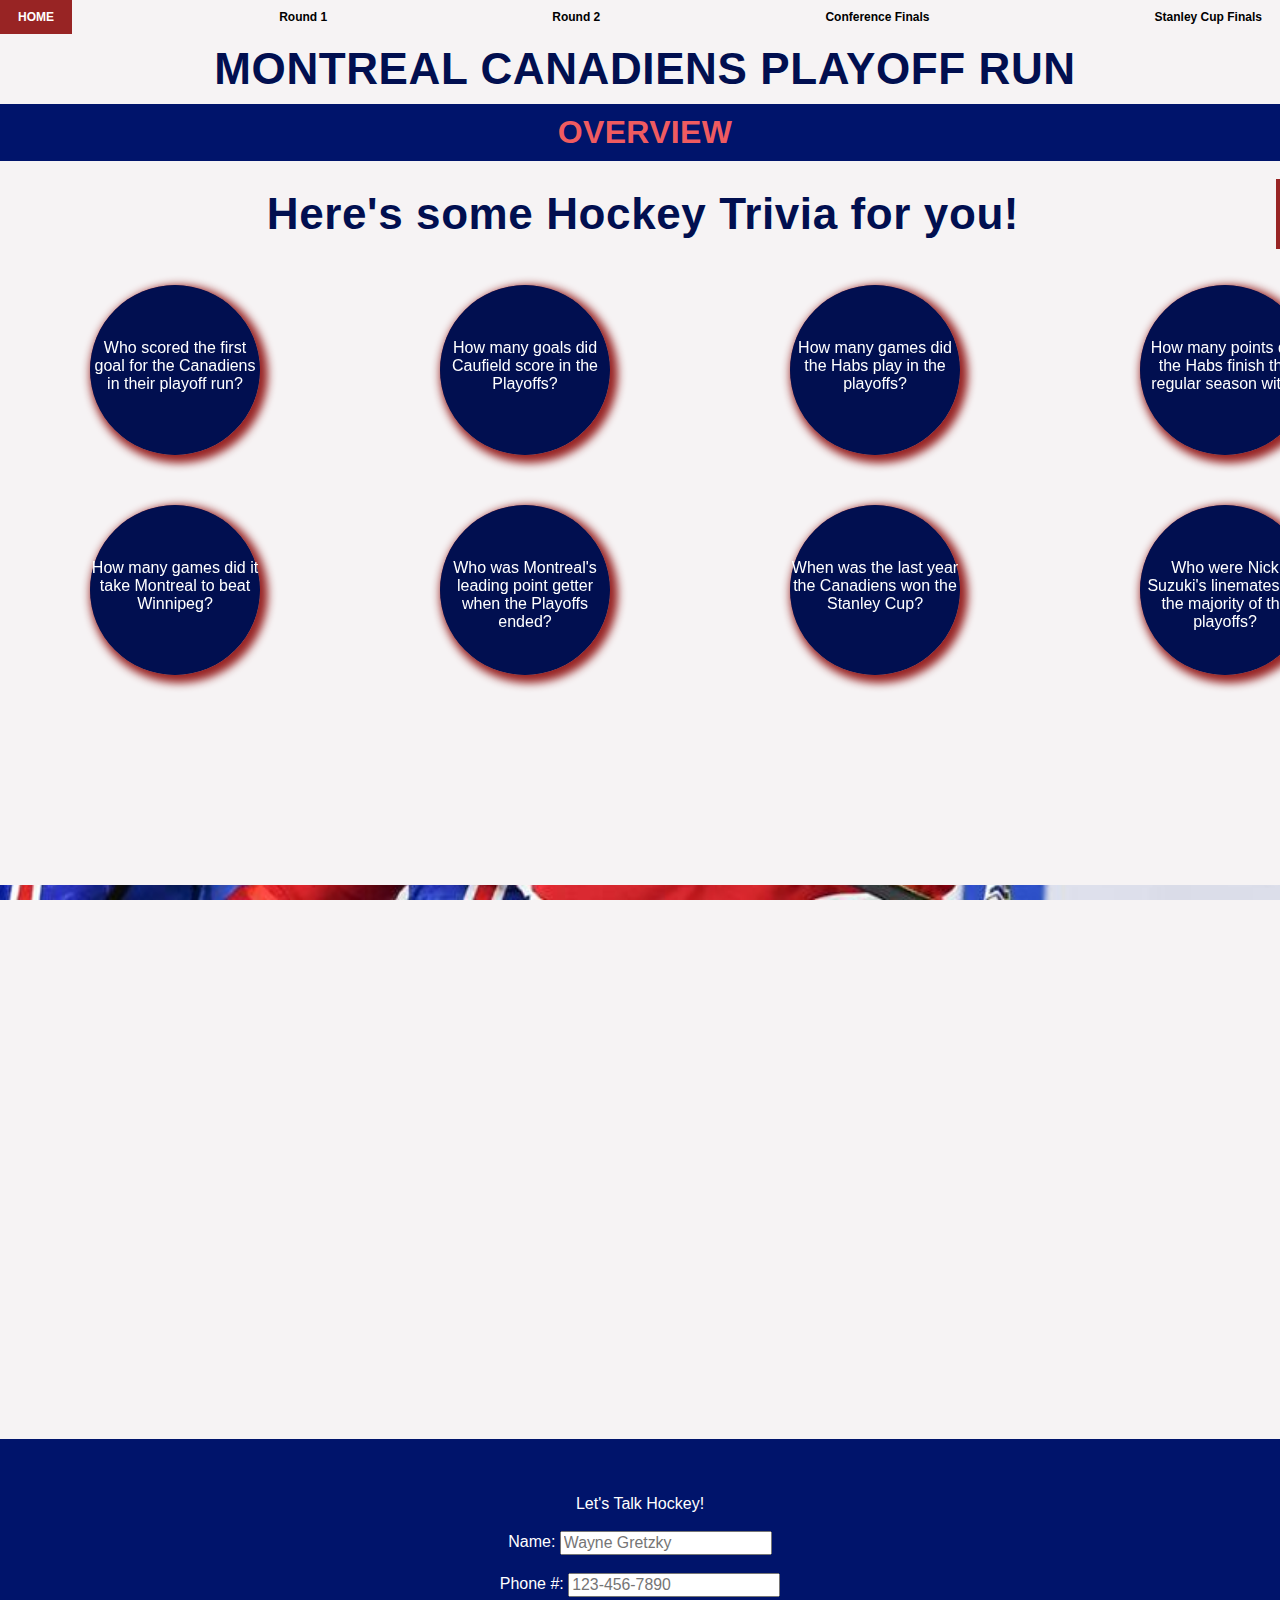
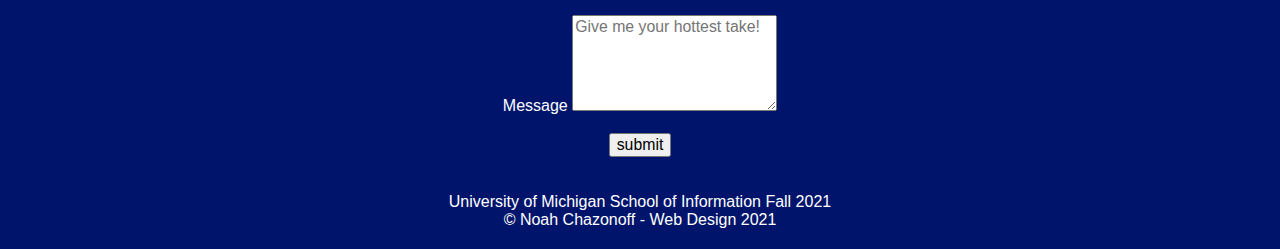
==== commit 452f998a: "Add files via upload" ====
--- a/index.html
+++ b/index.html
@@ -40,11 +40,11 @@
                 <div class="flip-card-inner">
                   <a href="" id="flip-card-inner">
                     <div class="flip-card-front">
-                      <h3><br><br><br><br>Who scored the first <br>goal for the Canadiens in their playoff run?</h3>
+                      <h3><br><br><br>Who scored the first <br>goal for the Canadiens in their playoff run?</h3>
                     </div>
                   </a>
                   <div class="flip-card-back">
-                    <h3><br><br><br><br><br>Josh Anderson</h3>
+                    <h3><br><br><br><br>Josh Anderson</h3>
                   </div>
                 </div>
             </div>
@@ -53,11 +53,11 @@
                 <div class="flip-card-inner">
                   <a href="" id="flip-card-inner">
                     <div class="flip-card-front">
-                        <h3><br><br><br><br>How many goals did Caufield score in the Playoffs?</h3>
+                        <h3><br><br><br>How many goals did Caufield score in the Playoffs?</h3>
                     </div>
                   </a>
                   <div class="flip-card-back">
-                    <h3><br><br><br><br><br>4</h3>
+                    <h3><br><br><br><br>4</h3>
                   </div>
                 </div>
               </div>
@@ -67,11 +67,11 @@
                 <div class="flip-card-inner">
                   <a href="" id="flip-card-inner">
                     <div class="flip-card-front">
-                        <h3><br><br><br><br>How many games did the Habs play in the playoffs?</h3>
+                        <h3><br><br><br>How many games did the Habs play in the playoffs?</h3>
                     </div>
                   </a>
                   <div class="flip-card-back">
-                        <h3><br><br><br><br><br>22</h3>
+                        <h3><br><br><br><br>22</h3>
                   </div>
                 </div>
               </div>
@@ -80,11 +80,11 @@
                 <div class="flip-card-inner">
                   <a href="" id="flip-card-inner">
                     <div class="flip-card-front">
-                        <h3><br><br><br><br>How many points did the Habs finish the regular season with?</h3>
+                        <h3><br><br><br>How many points did the Habs finish the regular season with?</h3>
                     </div>
                   </a>
                   <div class="flip-card-back">
-                        <h3><br><br><br><br><br>59</h3>
+                        <h3><br><br><br><br>59</h3>
                   </div>
                 </div>
               </div>
@@ -93,11 +93,11 @@
                 <div class="flip-card-inner">
                   <a href="" id="flip-card-inner">
                     <div class="flip-card-front">
-                        <h3><br><br><br><br>How many games did it take Montreal to beat Winnipeg?</h3>
+                        <h3><br><br><br>How many games did it take Montreal to beat Winnipeg?</h3>
                     </div>
                   </a>
                   <div class="flip-card-back">
-                        <h3><br><br><br><br><br>4</h3>
+                        <h3><br><br><br><br>4</h3>
                   </div>
                 </div>
               </div>
@@ -106,11 +106,11 @@
                 <div class="flip-card-inner">
                   <a href="" id="flip-card-inner">
                     <div class="flip-card-front">
-                        <h3><br><br><br><br>Who was Montreal's leading point getter when the Playoffs ended?</h3>
+                        <h3><br><br><br>Who was Montreal's leading point getter when the Playoffs ended?</h3>
                     </div>
                   </a>
                   <div class="flip-card-back">
-                        <h3><br><br><br><br><br>Nick Suzuki</h3>
+                        <h3><br><br><br><br>Nick Suzuki</h3>
                   </div>
                 </div>
               </div>
@@ -119,11 +119,11 @@
                 <div class="flip-card-inner">
                   <a href="" id="flip-card-inner">
                     <div class="flip-card-front">
-                        <h3><br><br><br><br>When was the last year<br>the Canadiens won the <br>Stanley Cup?</h3>
+                        <h3><br><br><br>When was the last year<br>the Canadiens won the <br>Stanley Cup?</h3>
                     </div>
                   </a>
                   <div class="flip-card-back">
-                        <h3><br><br><br><br><br>1993</h3>
+                        <h3><br><br><br><br>1993</h3>
                   </div>
                 </div>
               </div>
@@ -132,11 +132,11 @@
                 <div class="flip-card-inner">
                   <a href="" id="flip-card-inner">
                     <div class="flip-card-front">
-                        <h3><br><br><br><br>Who were Nick Suzuki's linemates for the majority of the playoffs?</h3>
+                        <h3><br><br><br>Who were Nick Suzuki's linemates for the majority of the playoffs?</h3>
                     </div>
                   </a>
                   <div class="flip-card-back">
-                        <h3><br><br><br><br>Tyler Toffoli<br>and <br>Cole Caufield</h3>
+                        <h3><br><br><br>Tyler Toffoli<br>and <br>Cole Caufield</h3>
                   </div>
                 </div>
               </div>
--- a/css/style.css
+++ b/css/style.css
@@ -160,9 +160,8 @@
     height: 1200px;
 	grid-row: auto;
 	grid-template-columns: 200px 200px;
-    grid-column-gap: 80px;
+    grid-column-gap: 5px;
     grid-row-gap: 50px;
-	padding-left: 10px;
 	padding-right: 5px;
 	padding-bottom: 700px;
 }
@@ -170,8 +169,8 @@
 .flip-card {
 	font-family: -apple-system, BlinkMacSystemFont, 'Segoe UI', Roboto, Oxygen, Ubuntu, Cantarell, 'Open Sans', 'Helvetica Neue', sans-serif;
 	background-color: transparent;
-	width: 200px;
-	height: 200px;
+	width: 170px;
+	height: 170px;
 	border-radius: 100px;
 	box-shadow: 4px 4px 8px 4px #921717f1;
 	background-color: #921717f1;
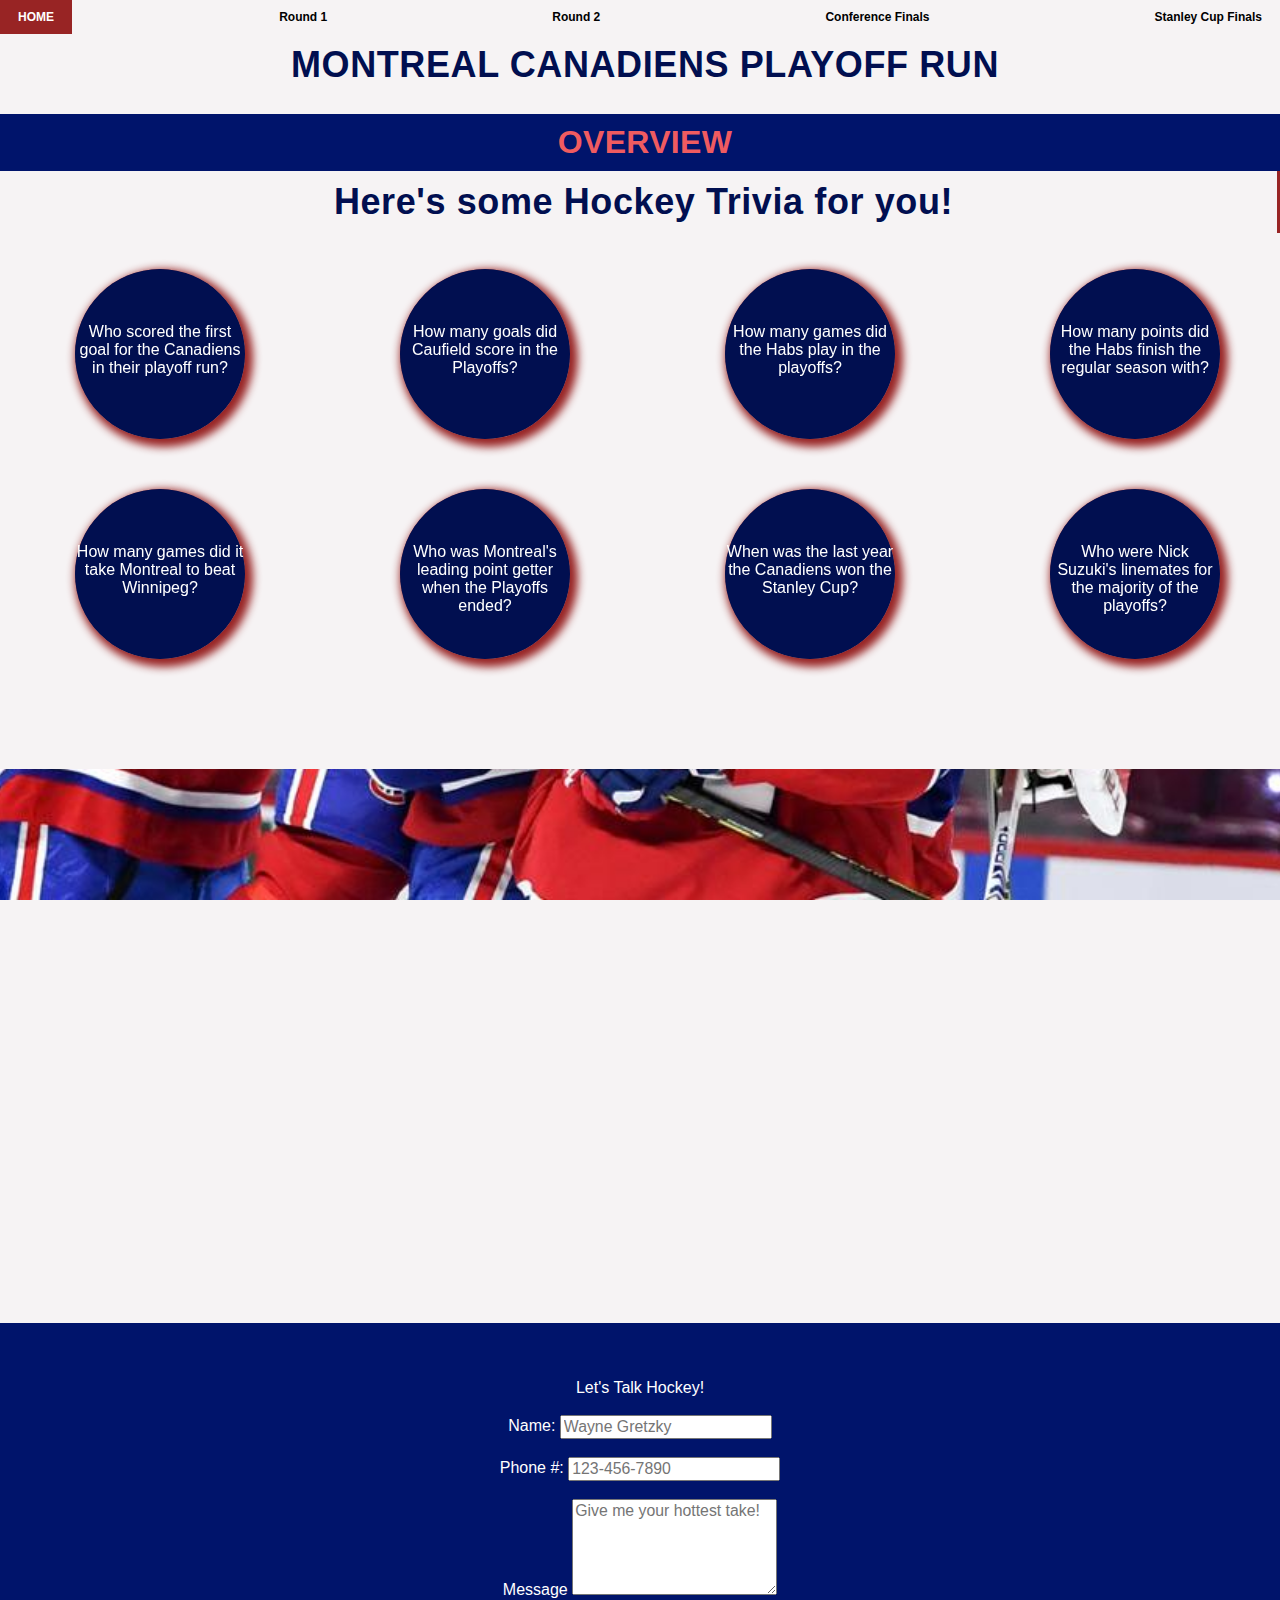
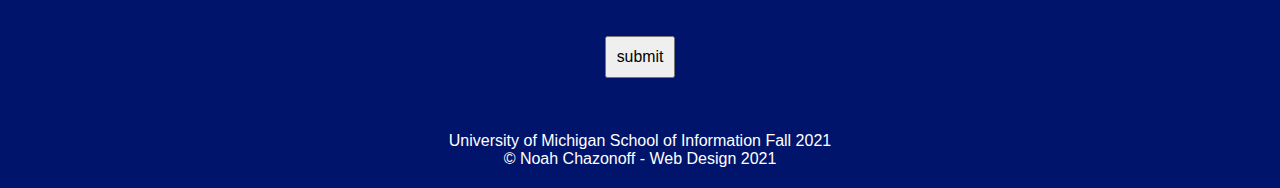
==== commit 3138ac3b: "Add files via upload" ====
--- a/index.html
+++ b/index.html
@@ -7,6 +7,15 @@
     <link rel="stylesheet" type="text/css" href="css/html5reset.css">
     <link rel="stylesheet" type="text/css" href="css/style.css">
     <meta property="og:image" content="img/home.png" />
+    <!-- Global site tag (gtag.js) - Google Analytics -->
+    <script async src="https://www.googletagmanager.com/gtag/js?id=G-8B9P9FMZ26"></script>
+    <script>
+      window.dataLayer = window.dataLayer || [];
+      function gtag(){dataLayer.push(arguments);}
+      gtag('js', new Date());
+
+      gtag('config', 'G-8B9P9FMZ26');
+    </script>
     <title>Habs Overview</title>
 </head>
 
@@ -26,11 +35,13 @@
         </nav>
        
 
-        <h1>MONTREAL CANADIENS PLAYOFF RUN</h1>
-        <h2 id="round">OVERVIEW</h2>
+        <h1 class=title>MONTREAL CANADIENS PLAYOFF RUN</h1>
+        
         <br>
 		
     </header>
+
+    <h2 id="round">OVERVIEW</h2>
 
     <main id="main">
     
@@ -38,7 +49,7 @@
             <div class="trivia">
               <div class="flip-card">
                 <div class="flip-card-inner">
-                  <a href="" id="flip-card-inner">
+                  <a href="" class="flip-card-inner1">
                     <div class="flip-card-front">
                       <h3><br><br><br>Who scored the first <br>goal for the Canadiens in their playoff run?</h3>
                     </div>
@@ -51,7 +62,7 @@
      
             <div class="flip-card">
                 <div class="flip-card-inner">
-                  <a href="" id="flip-card-inner">
+                  <a href="" class="flip-card-inner1">
                     <div class="flip-card-front">
                         <h3><br><br><br>How many goals did Caufield score in the Playoffs?</h3>
                     </div>
@@ -65,7 +76,7 @@
                 
               <div class="flip-card">
                 <div class="flip-card-inner">
-                  <a href="" id="flip-card-inner">
+                  <a href="" class="flip-card-inner1">
                     <div class="flip-card-front">
                         <h3><br><br><br>How many games did the Habs play in the playoffs?</h3>
                     </div>
@@ -78,7 +89,7 @@
                 
               <div class="flip-card">
                 <div class="flip-card-inner">
-                  <a href="" id="flip-card-inner">
+                  <a href="" class="flip-card-inner1">
                     <div class="flip-card-front">
                         <h3><br><br><br>How many points did the Habs finish the regular season with?</h3>
                     </div>
@@ -91,7 +102,7 @@
   
               <div class="flip-card">
                 <div class="flip-card-inner">
-                  <a href="" id="flip-card-inner">
+                  <a href="" class="flip-card-inner1">
                     <div class="flip-card-front">
                         <h3><br><br><br>How many games did it take Montreal to beat Winnipeg?</h3>
                     </div>
@@ -104,7 +115,7 @@
   
               <div class="flip-card">
                 <div class="flip-card-inner">
-                  <a href="" id="flip-card-inner">
+                  <a href="" class="flip-card-inner1">
                     <div class="flip-card-front">
                         <h3><br><br><br>Who was Montreal's leading point getter when the Playoffs ended?</h3>
                     </div>
@@ -117,7 +128,7 @@
   
               <div class="flip-card">
                 <div class="flip-card-inner">
-                  <a href="" id="flip-card-inner">
+                  <a href="" class="flip-card-inner1">
                     <div class="flip-card-front">
                         <h3><br><br><br>When was the last year<br>the Canadiens won the <br>Stanley Cup?</h3>
                     </div>
@@ -130,7 +141,7 @@
   
               <div class="flip-card">
                 <div class="flip-card-inner">
-                  <a href="" id="flip-card-inner">
+                  <a href="" class="flip-card-inner1">
                     <div class="flip-card-front">
                         <h3><br><br><br>Who were Nick Suzuki's linemates for the majority of the playoffs?</h3>
                     </div>
@@ -156,18 +167,18 @@
     <footer>
 
         <br><br><p>Let's Talk Hockey!</p><br>
-        <form 
+        <form class="form"
             action="https://formspree.io/f/xrgjgzyj" 
             method="POST"
             >
-        <label for="What's Your Name?">Name:</label>
-        <input type="text" id="name" name="name" placeholder="Wayne Gretzky"><br><br>
-        <label for="Phone #">Phone #:</label>
-        <input type="text" id="phone" name="phone" placeholder= "123-456-7890"><br><br>
+        <label for="name">Name:</label>
+        <input type="text" id="name" name="name" placeholder="Wayne Gretzky" required=""><br><br>
+        <label for="phone">Phone #:</label>
+        <input type="text" id="phone" name="phone" placeholder= "123-456-7890" required=""><br><br>
         <label for="message">Message</label>
         <textarea rows="5" name="message" id="message" placeholder="Give me your hottest take!" required=""></textarea>
         <br><br>
-        <input type="submit" value="submit">
+        <input class="input" type="submit" value="submit">
         
         </form> 
 
--- a/css/style.css
+++ b/css/style.css
@@ -1,5 +1,10 @@
 body {
 	background-color: rgb(246, 243, 244);
+}
+
+header{
+	display: flex;
+	flex-direction: column;
 }
 
 .nav_links{
@@ -78,7 +83,7 @@
 
 h1 {
 	font-family: 'Franklin Gothic Medium', 'Arial Narrow', Arial, sans-serif;
-	font-size: 44px;
+	font-size: 36px;
 	font-weight: 800;
 	letter-spacing: 0.6px;
 	text-align: center;
@@ -100,7 +105,8 @@
 
 #round {
 	font-size: 32px;
-	font-family:'Franklin Gothic Medium', 'Arial Narrow', Arial, sans-serif
+	font-family:'Franklin Gothic Medium', 'Arial Narrow', Arial, sans-serif;
+	width: 100%;
 }  
 
 img {
@@ -157,13 +163,14 @@
 .trivia {
 	display: grid;
 	width: 100%;
-    height: 1200px;
+	height: 1200px;
+	margin: auto;
 	grid-row: auto;
 	grid-template-columns: 200px 200px;
     grid-column-gap: 5px;
     grid-row-gap: 50px;
-	padding-right: 5px;
-	padding-bottom: 700px;
+	justify-items: center;
+	justify-content: space-around;
 }
 
 .flip-card {
@@ -260,11 +267,29 @@
   }
 
 
-  @media screen and (min-width: 770px){
+
+
+
+
+
+
+
+  @media screen and (min-width: 750px){
+	
+	.title{
+		display: flex;
+	}
+
+	header{
+		flex-direction: row;
+    	align-items: center;
+		flex-wrap: nowrap;
+		justify-content: space-between;
+	}
 
 	.nav_links{
-		display: flex;
-		flex-direction: row;
+		flex-direction: column;
+    	align-items: flex-end;
 	}
 
     .box {
@@ -277,10 +302,9 @@
 	.trivia {
 		height: 200px;
 		display: grid;
-		grid-template-columns: 200px 200px 200px 200px;
-		grid-row: auto auto auto auto;
-		grid-column-gap: 150px;
-		padding: 0px 0px 600px 90px;
+		grid-template-columns: 33% 33% 33%;
+		grid-row: auto auto auto;
+		padding-bottom: 700px;
 	}
 
 	.headline {
@@ -309,10 +333,10 @@
 
 	.typewriter {
 		overflow: hidden; /* Ensures the content is not revealed until the animation */
-		  border-right: .1em solid #921717f1; /* The typwriter cursor */
-		  white-space: nowrap; /* Keeps the content on a single line */
-		  margin: 0 auto; /* Gives that scrolling effect as the typing happens */
-		  animation: 
+		border-right: .1em solid #921717f1; /* The typwriter cursor */
+		white-space: nowrap; /* Keeps the content on a single line */
+		/* margin: 0 auto; Gives that scrolling effect as the typing happens */
+		animation: 
 		typing 4s steps(40, end),
 		blink-caret .75s step-end infinite;
 	}
@@ -341,6 +365,17 @@
 		font-size:1.2em;
 		z-index:999;
 	}
+	
+	.form{
+		width: 75%;
+		margin: auto;
+	}
+
+	.input{
+		padding: 10px;
+		margin: 2%;
+	}
+
 
 /* The typing effect */
 @keyframes typing {
@@ -356,3 +391,31 @@
 
 }
 
+@media screen and (min-width: 1000px){
+
+	.nav_links{
+		display: flex;
+		flex-direction: row;
+	}
+
+	header{
+		display: inline;
+		align-items: center;
+	}
+
+	.class{
+		display: inline;
+	}
+
+	.title{
+		display: block;
+	}
+
+	.trivia {
+		height: 200px;
+		display: grid;
+		grid-template-columns: 25% 25% 25% 25%;
+		grid-row: auto auto auto auto;
+		padding-bottom: 500px;
+	}
+}